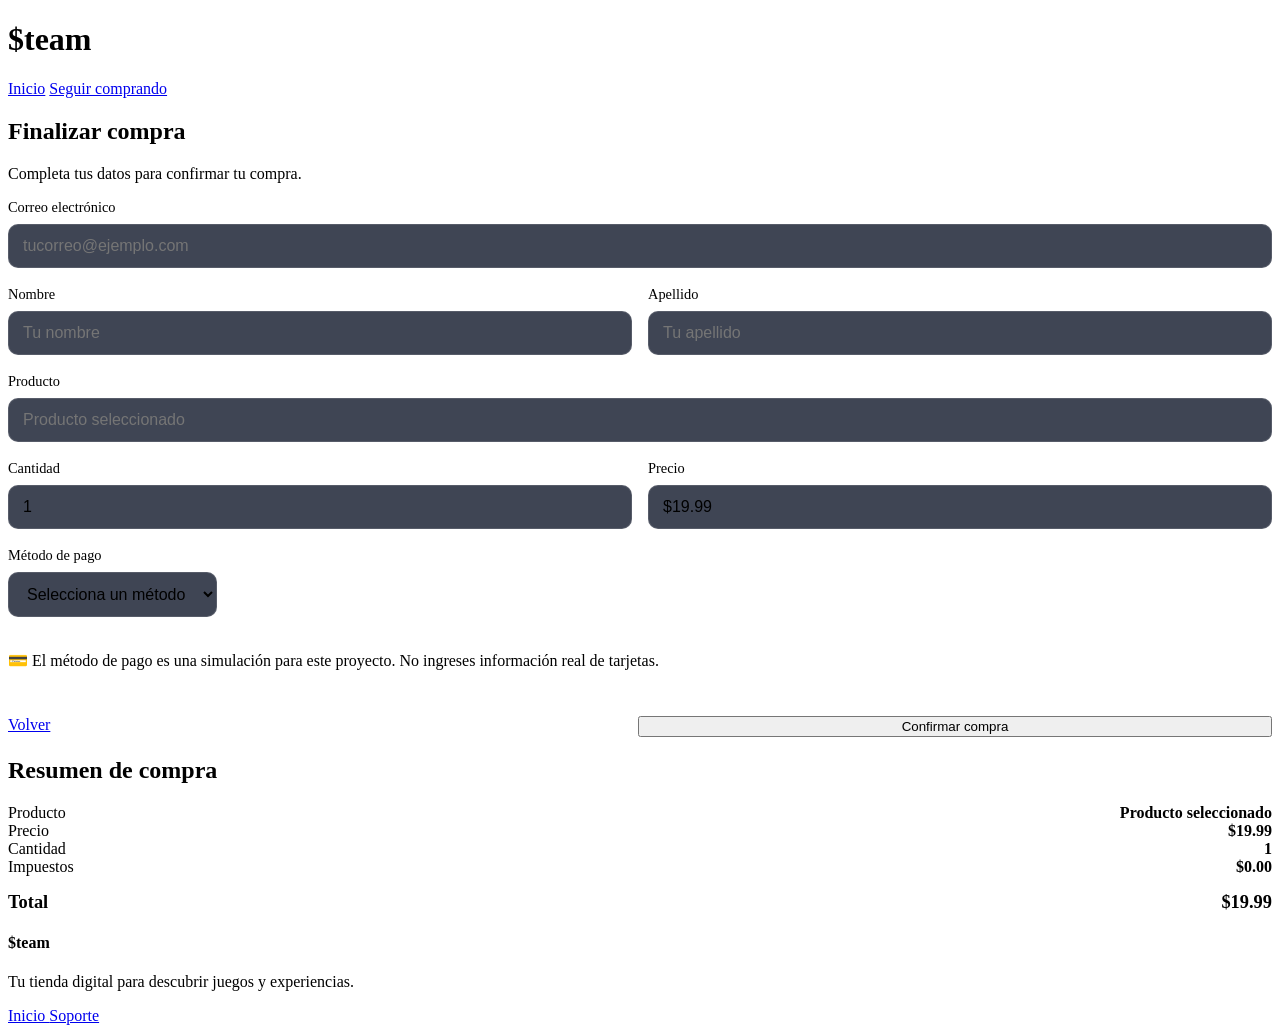
==== compra.html @ 7a04ab63 "Remove stylesheet link from compra.html" ====
<!DOCTYPE html>
<html lang="es">
<head>
    <meta charset="UTF-8">
    <meta name="viewport" content="width=device-width, initial-scale=1.0">

    <title>Finalizar compra - $team</title>


</head>
    <style>
        .checkout-page {
  padding: 48px 0 80px;
}

.checkout-grid {
  display: grid;
  grid-template-columns: 1.1fr 0.9fr;
  gap: 28px;
  align-items: start;
}

.checkout-card {
  background: rgba(17, 24, 39, 0.82);
  border: 1px solid var(--line);
  border-radius: 20px;
  padding: 28px;
  box-shadow: var(--shadow);
}

.checkout-header {
  display: flex;
  align-items: center;
  gap: 18px;
  margin-bottom: 24px;
}

.checkout-cover {
  width: 92px;
  height: 92px;
  border-radius: 18px;
  overflow: hidden;
  border: 1px solid var(--line);
  flex-shrink: 0;
}

.checkout-cover img {
  width: 100%;
  height: 100%;
  object-fit: cover;
}

.checkout-header h1 {
  margin: 0;
  font-size: clamp(1.8rem, 3vw, 2.5rem);
}

.checkout-header p {
  margin: 4px 0 0;
  color: var(--muted);
}

.checkout-form {
  display: grid;
  gap: 18px;
}

.form-row {
  display: grid;
  grid-template-columns: 1fr 1fr;
  gap: 16px;
}

.field {
  display: grid;
  gap: 8px;
}

.field label {
  font-size: 0.9rem;
  color: var(--muted);
}

.field input,
.field select {
  border: 1px solid rgba(255, 255, 255, 0.12);
  background: rgba(15, 23, 42, 0.8);
  color: var(--text);
  border-radius: 10px;
  padding: 12px 14px;
  font-size: 1rem;
}

.summary-box {
  display: grid;
  gap: 18px;
}

.summary-line {
  display: flex;
  justify-content: space-between;
  color: var(--muted);
  gap: 16px;
}

.summary-line strong,
.summary-total {
  color: var(--text);
}

.summary-line .price-line {
  display: inline-flex;
  align-items: center;
  gap: 8px;
}

.summary-total {
  display: flex;
  justify-content: space-between;
  padding-top: 16px;
  border-top: 1px solid var(--line);
  font-size: 1.15rem;
  font-weight: 700;
}

.payment-select-wrap {
  display: flex;
  align-items: center;
  gap: 10px;
}

.payment-logo {
  width: 42px;
  height: 28px;
  display: flex;
  align-items: center;
  justify-content: center;
  border-radius: 8px;
  background: rgba(255, 255, 255, 0.04);
  border: 1px solid rgba(255, 255, 255, 0.08);
  overflow: hidden;
  flex-shrink: 0;
}

.payment-logo img {
  width: 100%;
  height: 100%;
  object-fit: cover;
}

.checkout-actions {
  display: flex;
  gap: 12px;
  margin-top: 12px;
}

.checkout-actions .btn {
  flex: 1;
}

@media (max-width: 860px) {
  .checkout-grid,
  .form-row {
    grid-template-columns: 1fr;
  }
}
    </style>

<body>

    <!-- ENCABEZADO -->
    <header class="header">
        <div class="container">
            <h1>$team</h1>

            <nav>
                <a href="index.html">Inicio</a>
                <a href="ultrakill.html">Seguir comprando</a>
            </nav>
        </div>
    </header>


    <!-- CONTENIDO PRINCIPAL -->
    <main class="container checkout-container">

        <!-- FORMULARIO -->
        <section class="checkout-section">

            <h2>Finalizar compra</h2>

            <p class="checkout-description">
                Completa tus datos para confirmar tu compra.
            </p>


            <!-- FORMULARIO FORMSPREE -->
            <form
                class="checkout-form"
                action="https://formspree.io/f/mnpaoqgp"
                method="POST"
            >

                <!-- CORREO -->
                <div class="field">

                    <label for="email">
                        Correo electrónico
                    </label>

                    <input
                        id="email"
                        name="email"
                        type="email"
                        placeholder="tucorreo@ejemplo.com"
                        required
                    >

                </div>


                <!-- NOMBRE Y APELLIDO -->
                <div class="form-row">

                    <div class="field">

                        <label for="nombre">
                            Nombre
                        </label>

                        <input
                            id="nombre"
                            name="nombre"
                            type="text"
                            placeholder="Tu nombre"
                            required
                        >

                    </div>


                    <div class="field">

                        <label for="apellido">
                            Apellido
                        </label>

                        <input
                            id="apellido"
                            name="apellido"
                            type="text"
                            placeholder="Tu apellido"
                            required
                        >

                    </div>

                </div>


                <!-- INFORMACIÓN DEL PRODUCTO -->
                <div class="field">

                    <label for="producto">
                        Producto
                    </label>

                    <input
                        id="producto"
                        name="producto"
                        type="text"
                        placeholder="Producto seleccionado"
                        required
                    >

                </div>


                <div class="form-row">

                    <div class="field">

                        <label for="cantidad">
                            Cantidad
                        </label>

                        <input
                            id="cantidad"
                            name="cantidad"
                            type="number"
                            min="1"
                            value="1"
                            required
                        >

                    </div>


                    <div class="field">

                        <label for="precio">
                            Precio
                        </label>

                        <input
                            id="precio"
                            name="precio"
                            type="text"
                            value="$19.99"
                            readonly
                        >

                    </div>

                </div>


                <!-- MÉTODO DE PAGO -->
                <div class="field">

                    <label for="metodo">
                        Método de pago
                    </label>

                    <div class="payment-select-wrap">

                        <select
                            id="metodo"
                            name="metodo_pago"
                            required
                        >

                            <option value="">
                                Selecciona un método
                            </option>

                            <option value="Visa">
                                Visa
                            </option>

                            <option value="Mastercard">
                                Mastercard
                            </option>

                            <option value="American Express">
                                American Express
                            </option>

                            <option value="PayPal">
                                PayPal
                            </option>

                        </select>

                    </div>

                </div>


                <!-- NOTA DE SEGURIDAD -->
                <div class="payment-notice">

                    <p>
                        💳 El método de pago es una simulación para este
                        proyecto. No ingreses información real de tarjetas.
                    </p>

                </div>


                <!-- DATOS QUE FORMspree RECIBIRÁ -->
                <input
                    type="hidden"
                    name="_subject"
                    value="Nueva compra - $team"
                >

                <input
                    type="hidden"
                    name="_replyto"
                    id="replyto"
                >

                <input
                    type="hidden"
                    name="total"
                    id="formTotal"
                    value="$19.99"
                >


                <!-- BOTONES -->
                <div class="checkout-actions">

                    <a
                        href="ultrakill.html"
                        class="btn btn-secondary"
                    >
                        Volver
                    </a>

                    <button
                        class="btn btn-primary"
                        type="submit"
                    >
                        Confirmar compra
                    </button>

                </div>

            </form>

        </section>


        <!-- RESUMEN DE COMPRA -->
        <aside class="order-summary">

            <h2>Resumen de compra</h2>


            <div class="summary-line">

                <span>Producto</span>

                <strong id="summaryProduct">
                    Producto seleccionado
                </strong>

            </div>


            <div class="summary-line">

                <span>Precio</span>

                <span class="price-line">

                    <strong id="summaryPrice">
                        $19.99
                    </strong>

                </span>

            </div>


            <div class="summary-line">

                <span>Cantidad</span>

                <strong id="summaryQuantity">
                    1
                </strong>

            </div>


            <div class="summary-line">

                <span>Impuestos</span>

                <strong id="summaryTax">
                    $0.00
                </strong>

            </div>


            <div class="summary-total">

                <span>Total</span>

                <span id="summaryTotal">
                    $19.99
                </span>

            </div>

        </aside>

    </main>


    <!-- PIE DE PÁGINA -->
    <footer class="footer">

        <div class="container footer-content">

            <div>

                <h4>$team</h4>

                <p>
                    Tu tienda digital para descubrir juegos
                    y experiencias.
                </p>

            </div>


            <div class="footer-links">

                <a href="index.html">
                    Inicio
                </a>

                <a href="#">
                    Soporte
                </a>

            </div>

        </div>

    </footer>


    <!-- JAVASCRIPT -->
    <script>

        /*
         * Copiamos el correo del comprador al campo
         * que utilizará Formspree para responder.
         */

        const emailInput = document.getElementById("email");
        const replyToInput = document.getElementById("replyto");

        emailInput.addEventListener("input", function () {

            replyToInput.value = emailInput.value;

        });


        /*
         * Actualizar resumen de compra
         */

        const cantidadInput =
            document.getElementById("cantidad");

        const precioInput =
            document.getElementById("precio");

        const summaryQuantity =
            document.getElementById("summaryQuantity");

        const summaryPrice =
            document.getElementById("summaryPrice");

        const summaryTotal =
            document.getElementById("summaryTotal");

        const formTotal =
            document.getElementById("formTotal");


        function actualizarCompra() {

            const cantidad =
                Number(cantidadInput.value) || 1;

            const precio =
                Number(
                    precioInput.value
                        .replace("$", "")
                ) || 0;

            const total =
                cantidad * precio;


            summaryQuantity.textContent =
                cantidad;

            summaryPrice.textContent =
                "$" + precio.toFixed(2);

            summaryTotal.textContent =
                "$" + total.toFixed(2);

            formTotal.value =
                "$" + total.toFixed(2);
        }


        cantidadInput.addEventListener(
            "input",
            actualizarCompra
        );


        /*
         * Ejecutar al cargar la página
         */

        actualizarCompra();

    </script>

</body>
</html>
    <script src="compra-app.js"></script>
  </body>
</html>
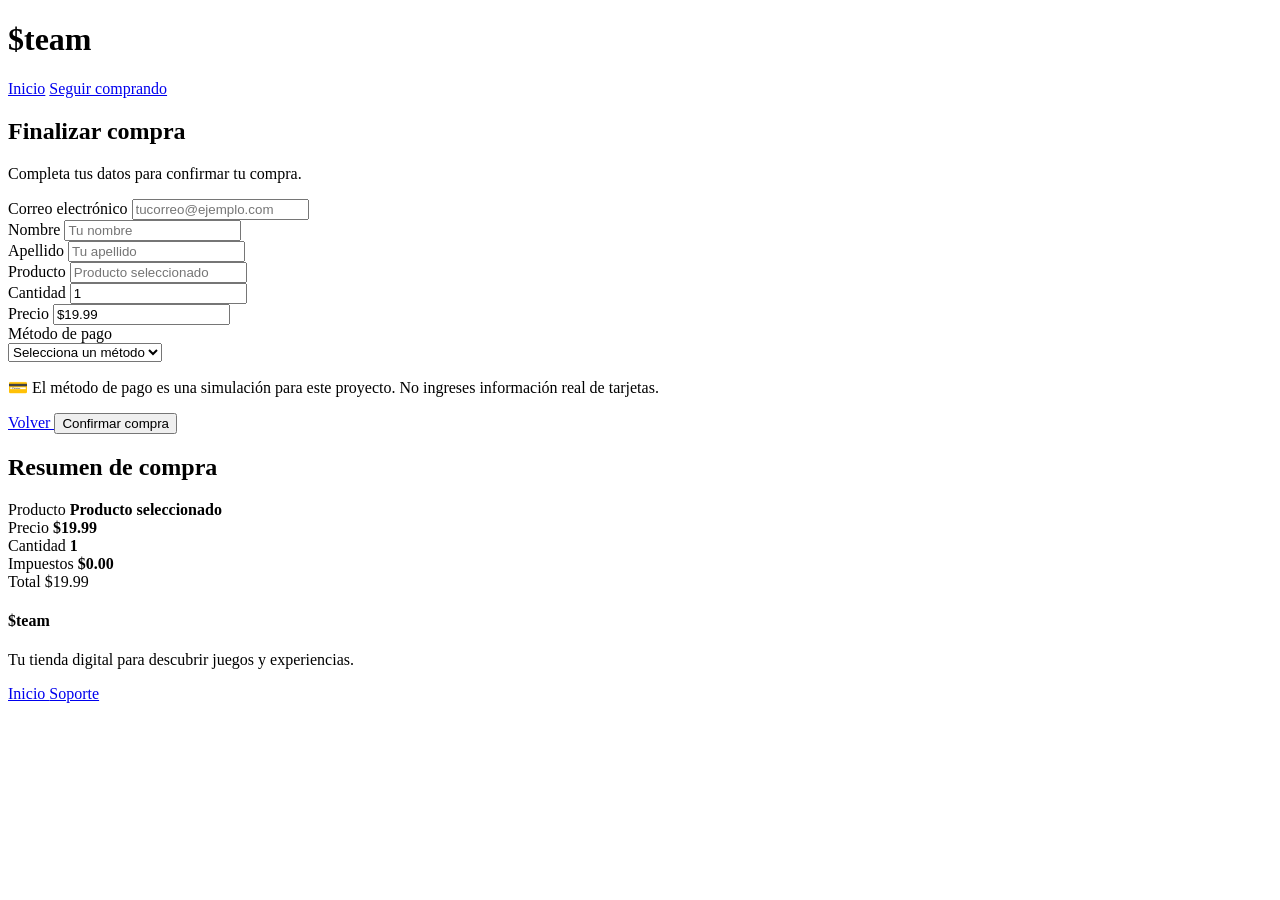
==== commit 41cc9cb0: "Remove CSS styles from compra.html Removed extensive CSS styles from compra.html." ====
--- a/compra.html
+++ b/compra.html
@@ -8,164 +8,7 @@
 
 
 </head>
-    <style>
-        .checkout-page {
-  padding: 48px 0 80px;
-}
-
-.checkout-grid {
-  display: grid;
-  grid-template-columns: 1.1fr 0.9fr;
-  gap: 28px;
-  align-items: start;
-}
-
-.checkout-card {
-  background: rgba(17, 24, 39, 0.82);
-  border: 1px solid var(--line);
-  border-radius: 20px;
-  padding: 28px;
-  box-shadow: var(--shadow);
-}
-
-.checkout-header {
-  display: flex;
-  align-items: center;
-  gap: 18px;
-  margin-bottom: 24px;
-}
-
-.checkout-cover {
-  width: 92px;
-  height: 92px;
-  border-radius: 18px;
-  overflow: hidden;
-  border: 1px solid var(--line);
-  flex-shrink: 0;
-}
-
-.checkout-cover img {
-  width: 100%;
-  height: 100%;
-  object-fit: cover;
-}
-
-.checkout-header h1 {
-  margin: 0;
-  font-size: clamp(1.8rem, 3vw, 2.5rem);
-}
-
-.checkout-header p {
-  margin: 4px 0 0;
-  color: var(--muted);
-}
-
-.checkout-form {
-  display: grid;
-  gap: 18px;
-}
-
-.form-row {
-  display: grid;
-  grid-template-columns: 1fr 1fr;
-  gap: 16px;
-}
-
-.field {
-  display: grid;
-  gap: 8px;
-}
-
-.field label {
-  font-size: 0.9rem;
-  color: var(--muted);
-}
-
-.field input,
-.field select {
-  border: 1px solid rgba(255, 255, 255, 0.12);
-  background: rgba(15, 23, 42, 0.8);
-  color: var(--text);
-  border-radius: 10px;
-  padding: 12px 14px;
-  font-size: 1rem;
-}
-
-.summary-box {
-  display: grid;
-  gap: 18px;
-}
-
-.summary-line {
-  display: flex;
-  justify-content: space-between;
-  color: var(--muted);
-  gap: 16px;
-}
-
-.summary-line strong,
-.summary-total {
-  color: var(--text);
-}
-
-.summary-line .price-line {
-  display: inline-flex;
-  align-items: center;
-  gap: 8px;
-}
-
-.summary-total {
-  display: flex;
-  justify-content: space-between;
-  padding-top: 16px;
-  border-top: 1px solid var(--line);
-  font-size: 1.15rem;
-  font-weight: 700;
-}
-
-.payment-select-wrap {
-  display: flex;
-  align-items: center;
-  gap: 10px;
-}
-
-.payment-logo {
-  width: 42px;
-  height: 28px;
-  display: flex;
-  align-items: center;
-  justify-content: center;
-  border-radius: 8px;
-  background: rgba(255, 255, 255, 0.04);
-  border: 1px solid rgba(255, 255, 255, 0.08);
-  overflow: hidden;
-  flex-shrink: 0;
-}
-
-.payment-logo img {
-  width: 100%;
-  height: 100%;
-  object-fit: cover;
-}
-
-.checkout-actions {
-  display: flex;
-  gap: 12px;
-  margin-top: 12px;
-}
-
-.checkout-actions .btn {
-  flex: 1;
-}
-
-@media (max-width: 860px) {
-  .checkout-grid,
-  .form-row {
-    grid-template-columns: 1fr;
-  }
-}
-    </style>
-
+   
 <body>
 
     <!-- ENCABEZADO -->
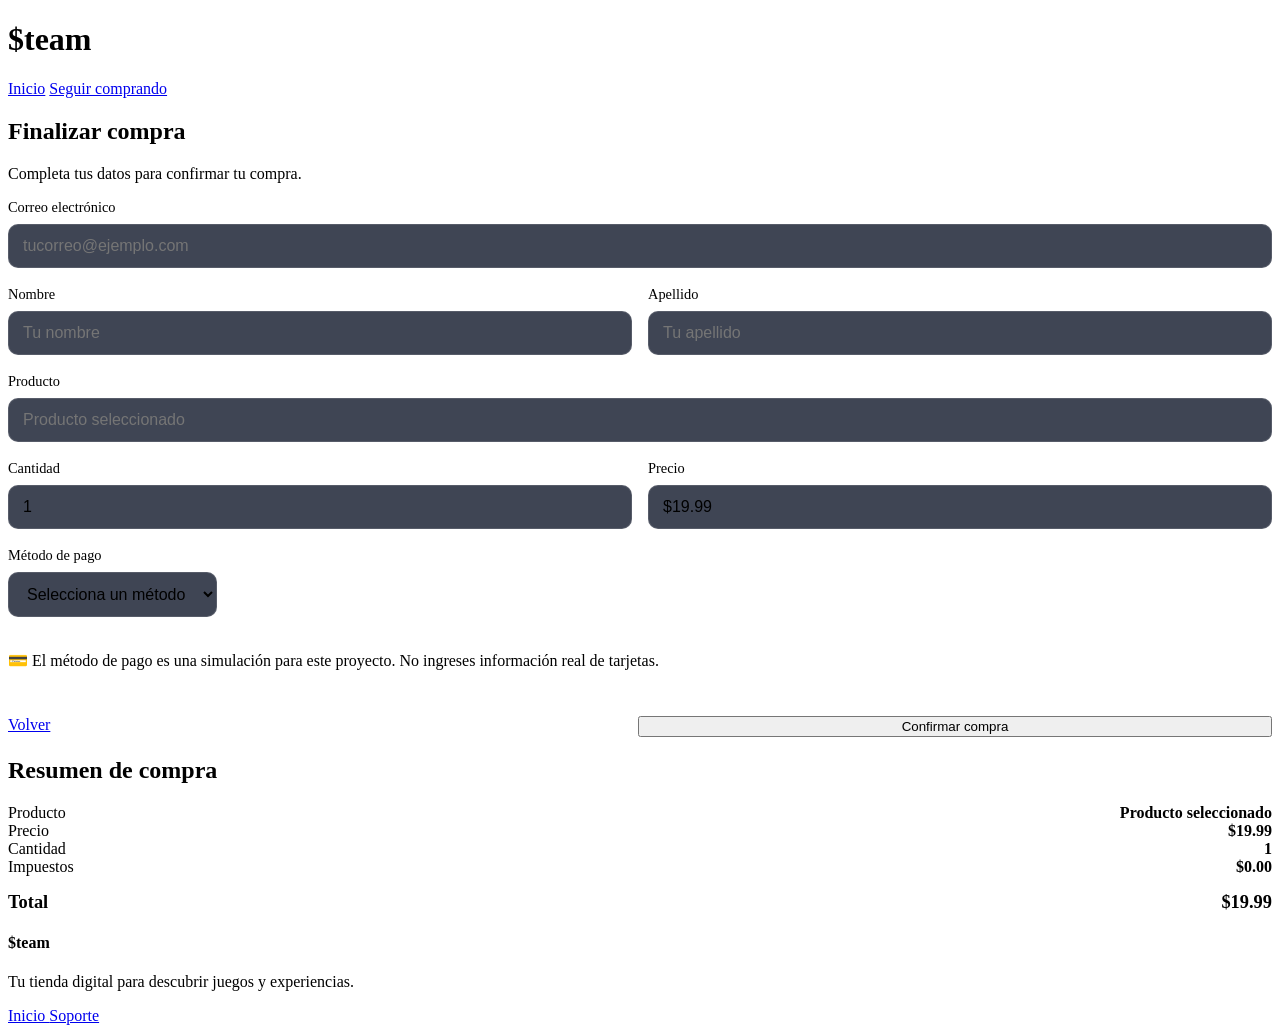
==== commit b8167834: "Add link to compra-css.css stylesheet" ====
--- a/compra.html
+++ b/compra.html
@@ -5,7 +5,7 @@
     <meta name="viewport" content="width=device-width, initial-scale=1.0">
 
     <title>Finalizar compra - $team</title>
-
+<link rel="stylesheet" href="compra-css.css">
 
 </head>
    
--- a/compra-css.css
+++ b/compra-css.css
@@ -0,0 +1,155 @@
+.checkout-page {
+    padding: 48px 0 80px;
+}
+
+.checkout-grid {
+    display: grid;
+    grid-template-columns: 1.1fr 0.9fr;
+    gap: 28px;
+    align-items: start;
+}
+
+.checkout-card {
+    background: rgba(17, 24, 39, 0.82);
+    border: 1px solid var(--line);
+    border-radius: 20px;
+    padding: 28px;
+    box-shadow: var(--shadow);
+}
+
+.checkout-header {
+    display: flex;
+    align-items: center;
+    gap: 18px;
+    margin-bottom: 24px;
+}
+
+.checkout-cover {
+    width: 92px;
+    height: 92px;
+    border-radius: 18px;
+    overflow: hidden;
+    border: 1px solid var(--line);
+    flex-shrink: 0;
+}
+
+.checkout-cover img {
+    width: 100%;
+    height: 100%;
+    object-fit: cover;
+}
+
+.checkout-header h1 {
+    margin: 0;
+    font-size: clamp(1.8rem, 3vw, 2.5rem);
+}
+
+.checkout-header p {
+    margin: 4px 0 0;
+    color: var(--muted);
+}
+
+.checkout-form {
+    display: grid;
+    gap: 18px;
+}
+
+.form-row {
+    display: grid;
+    grid-template-columns: 1fr 1fr;
+    gap: 16px;
+}
+
+.field {
+    display: grid;
+    gap: 8px;
+}
+
+.field label {
+    font-size: 0.9rem;
+    color: var(--muted);
+}
+
+.field input,
+.field select {
+    border: 1px solid rgba(255, 255, 255, 0.12);
+    background: rgba(15, 23, 42, 0.8);
+    color: var(--text);
+    border-radius: 10px;
+    padding: 12px 14px;
+    font-size: 1rem;
+}
+
+.summary-box {
+    display: grid;
+    gap: 18px;
+}
+
+.summary-line {
+    display: flex;
+    justify-content: space-between;
+    color: var(--muted);
+    gap: 16px;
+}
+
+.summary-line strong,
+.summary-total {
+    color: var(--text);
+}
+
+.summary-line .price-line {
+    display: inline-flex;
+    align-items: center;
+    gap: 8px;
+}
+
+.summary-total {
+    display: flex;
+    justify-content: space-between;
+    padding-top: 16px;
+    border-top: 1px solid var(--line);
+    font-size: 1.15rem;
+    font-weight: 700;
+}
+
+.payment-select-wrap {
+    display: flex;
+    align-items: center;
+    gap: 10px;
+}
+
+.payment-logo {
+    width: 42px;
+    height: 28px;
+    display: flex;
+    align-items: center;
+    justify-content: center;
+    border-radius: 8px;
+    background: rgba(255, 255, 255, 0.04);
+    border: 1px solid rgba(255, 255, 255, 0.08);
+    overflow: hidden;
+    flex-shrink: 0;
+}
+
+.payment-logo img {
+    width: 100%;
+    height: 100%;
+    object-fit: cover;
+}
+
+.checkout-actions {
+    display: flex;
+    gap: 12px;
+    margin-top: 12px;
+}
+
+.checkout-actions .btn {
+    flex: 1;
+}
+
+@media (max-width: 860px) {
+    .checkout-grid,
+    .form-row {
+        grid-template-columns: 1fr;
+    }
+}
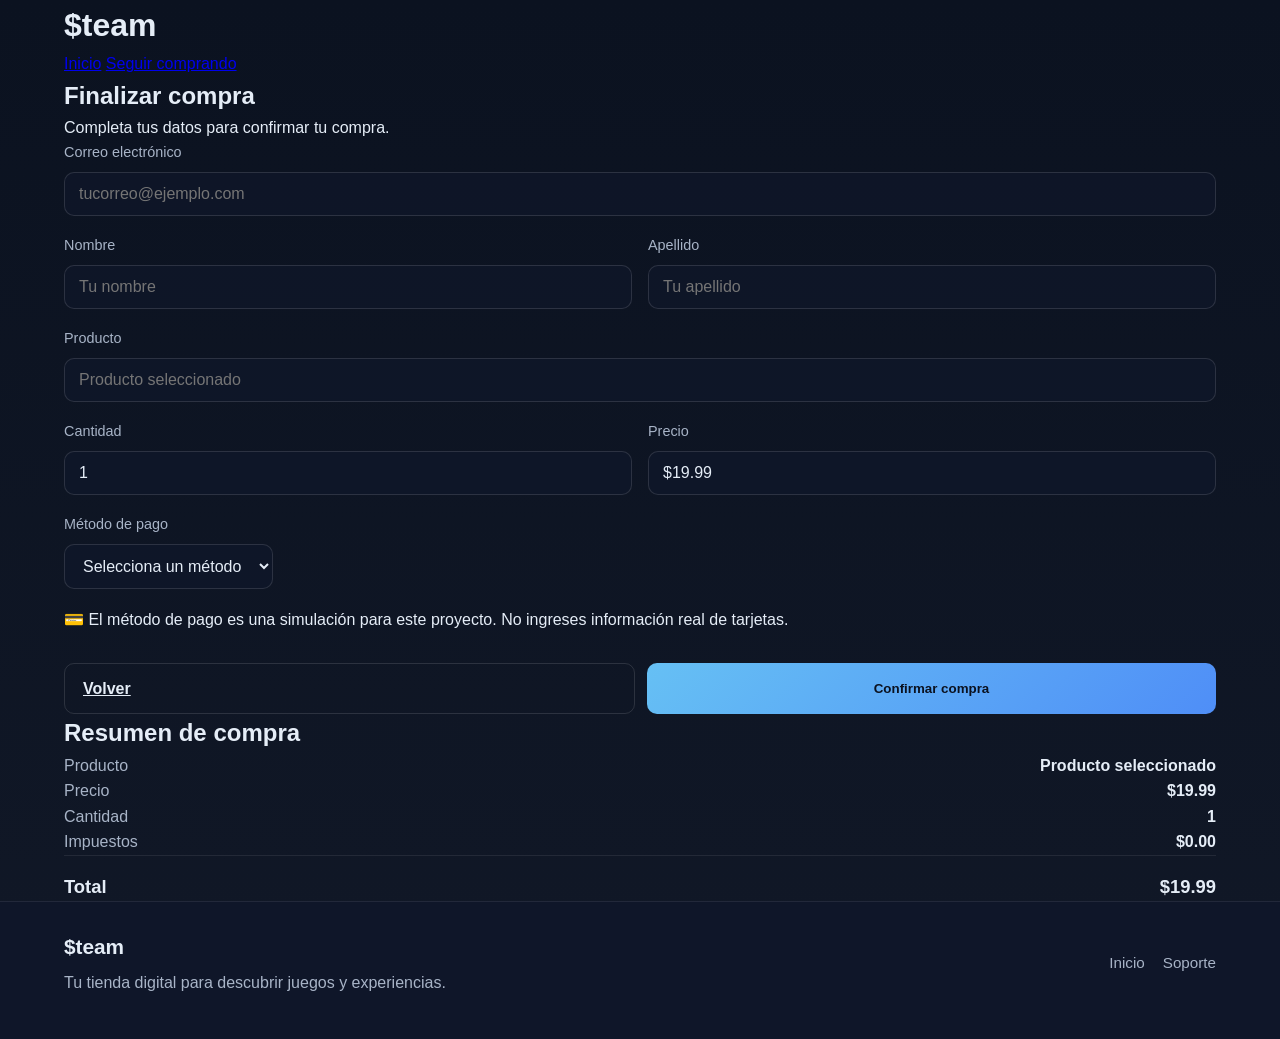
==== commit b7ff6886: "Add link to style.css in compra.html" ====
--- a/compra.html
+++ b/compra.html
@@ -6,6 +6,7 @@
 
     <title>Finalizar compra - $team</title>
 <link rel="stylesheet" href="compra-css.css">
+    <link rel="stylesheet" href="style.css">
 
 </head>
    
--- a/style.css
+++ b/style.css
@@ -0,0 +1,622 @@
+:root {
+  --bg: #0f172a;
+  --bg-soft: #111827;
+  --panel: #1f2937;
+  --panel-2: #0b1220;
+  --primary: #66c0f4;
+  --primary-dark: #2a475e;
+  --accent: #67c1f5;
+  --text: #e5edf7;
+  --muted: #a8b4c7;
+  --line: rgba(255, 255, 255, 0.08);
+  --card: rgba(31, 41, 55, 0.8);
+  --success: #7de2a1;
+  --warning: #f5c76a;
+  --shadow: 0 16px 40px rgba(0, 0, 0, 0.35);
+}
+
+* {
+  box-sizing: border-box;
+  margin: 0px;
+  padding: 0;
+}
+
+html {
+  scroll-behavior: smooth;
+}
+
+body {
+  font-family: Arial, Helvetica, sans-serif;
+  background: linear-gradient(180deg, #0b1220 0%, #111827 100%);
+  color: var(--text);
+  line-height: 1.6;
+}
+
+img {
+  max-width: 100%;
+  display: block;
+}
+
+button,
+a {
+  transition: all 0.2s ease;
+}
+
+.container {
+  width: min(1200px, 90%);
+  margin: 0 auto;
+}
+
+.topbar {
+  background: rgba(15, 23, 42, 0.95);
+  border-bottom: 1px solid var(--line);
+  position: sticky;
+  top: 0;
+  z-index: 10;
+  backdrop-filter: blur(10px);
+}
+
+.nav {
+  display: flex;
+  align-items: center;
+  justify-content: space-between;
+  min-height: 72px;
+  gap: 24px;
+}
+
+.brand {
+  display: flex;
+  align-items: center;
+  gap: 10px;
+  font-weight: 700;
+  letter-spacing: 0.5px;
+}
+
+.brand-mark {
+  display: inline-flex;
+  align-items: center;
+  justify-content: center;
+  width: 30px;
+  height: 30px;
+  border-radius: 8px;
+  background: linear-gradient(135deg, var(--primary), #1d4ed8);
+  color: #fff;
+  font-weight: 700;
+}
+
+.main-nav {
+  display: flex;
+  align-items: center;
+  gap: 28px;
+  flex-wrap: wrap;
+}
+
+.main-nav a,
+.footer-links a {
+  color: var(--muted);
+  text-decoration: none;
+  font-size: 0.95rem;
+}
+
+.main-nav a:hover,
+.footer-links a:hover {
+  color: var(--text);
+}
+
+.nav-actions {
+  display: flex;
+  align-items: center;
+  gap: 12px;
+}
+
+.btn {
+  border: none;
+  border-radius: 10px;
+  padding: 12px 18px;
+  cursor: pointer;
+  font-weight: 700;
+}
+
+.btn-primary {
+  background: linear-gradient(135deg, var(--primary), #4f8ef7);
+  color: #0b1220;
+}
+
+.btn-primary:hover {
+  transform: translateY(-1px);
+  box-shadow: 0 12px 30px rgba(102, 192, 244, 0.35);
+}
+
+.btn-secondary,
+.btn-outline {
+  background: transparent;
+  border: 1px solid rgba(255, 255, 255, 0.12);
+  color: var(--text);
+}
+
+.btn-secondary:hover,
+.btn-outline:hover {
+  border-color: rgba(255, 255, 255, 0.26);
+}
+
+.hero {
+  padding: 60px 0 30px;
+  background: radial-gradient(circle at top left, rgba(102, 192, 244, 0.18), transparent 28%),
+    linear-gradient(180deg, rgba(22, 31, 46, 0.95), rgba(15, 23, 42, 0.94));
+}
+
+.hero-content {
+  display: grid;
+  grid-template-columns: 1.2fr 0.8fr;
+  gap: 36px;
+  align-items: center;
+}
+
+.eyebrow {
+  color: var(--primary);
+  text-transform: uppercase;
+  letter-spacing: 0.12em;
+  font-size: 0.78rem;
+  margin-bottom: 14px;
+}
+
+.hero-text h1 {
+  font-size: clamp(2.6rem, 4vw, 4rem);
+  line-height: 1.1;
+  margin-bottom: 16px;
+}
+
+.hero-text p {
+  color: var(--muted);
+  max-width: 620px;
+}
+
+.hero-actions {
+  display: flex;
+  align-items: center;
+  gap: 16px;
+  margin-top: 26px;
+}
+
+.hero-stats {
+  display: flex;
+  gap: 32px;
+  margin-top: 28px;
+}
+
+.hero-stats div {
+  display: flex;
+  flex-direction: column;
+}
+
+.hero-stats strong {
+  font-size: 1.4rem;
+  color: var(--text);
+}
+
+.hero-stats span {
+  color: var(--muted);
+  font-size: 0.85rem;
+}
+
+.hero-card,
+.product-card,
+.category-card,
+.news-card {
+  background: rgba(17, 24, 39, 0.8);
+  border: 1px solid var(--line);
+  border-radius: 18px;
+  overflow: hidden;
+  box-shadow: var(--shadow);
+}
+
+.hero-card {
+  padding: 18px;
+}
+
+.game-cover,
+.product-image,
+.category-image,
+.news-image {
+  border-radius: 12px;
+  background: linear-gradient(135deg, #1e293b, #334155);
+  border: 1px solid rgba(255, 255, 255, 0.08);
+  color: rgba(255, 255, 255, 0.7);
+  display: flex;
+  align-items: center;
+  justify-content: center;
+  text-align: center;
+  font-size: 0.8rem;
+  letter-spacing: 0.08em;
+  text-transform: uppercase;
+}
+
+.game-cover {
+  height: 400px;
+  font-size: 1rem;
+}
+
+.game-info {
+  display: flex;
+  justify-content: space-between;
+  align-items: end;
+  gap: 16px;
+  padding-top: 18px;
+}
+
+.label,
+.tag {
+  display: inline-block;
+  font-size: 0.72rem;
+  text-transform: uppercase;
+  letter-spacing: 0.08em;
+  color: var(--primary);
+  background: rgba(102, 192, 244, 0.08);
+  border-radius: 999px;
+  padding: 6px 10px;
+}
+
+.game-info h2 {
+  margin-top: 8px;
+  font-size: 1.7rem;
+}
+
+.price-box {
+  display: flex;
+  flex-direction: column;
+  align-items: flex-end;
+  gap: 4px;
+}
+
+.old-price {
+  color: var(--muted);
+  text-decoration: line-through;
+}
+
+.new-price {
+  color: var(--success);
+  font-size: 1.7rem;
+  font-weight: 700;
+}
+
+.section {
+  padding: 42px 0;
+}
+
+.section-alt {
+  background: rgba(15, 23, 42, 0.4);
+}
+
+.section-header {
+  display: flex;
+  justify-content: space-between;
+  align-items: center;
+  margin-bottom: 20px;
+}
+
+.section-header h3 {
+  font-size: clamp(1.7rem, 2vw, 2.4rem);
+}
+
+.section-header a {
+  color: var(--primary);
+  text-decoration: none;
+}
+
+.product-grid {
+  display: grid;
+  grid-template-columns: repeat(4, minmax(0, 1fr));
+  gap: 22px;
+}
+
+.product-link {
+  display: block;
+  text-decoration: none;
+  color: inherit;
+}
+
+.product-card {
+  display: flex;
+  flex-direction: column;
+  height: 100%;
+}
+
+.product-image {
+  height: 210px;
+}
+
+.product-link:hover .product-card {
+  transform: translateY(-4px);
+  box-shadow: 0 20px 30px rgba(0, 0, 0, 0.3);
+}
+
+.detail-page {
+  padding: 42px 0 70px;
+}
+
+.detail-layout {
+  display: grid;
+  grid-template-columns: 1.5fr 0.8fr;
+  gap: 24px;
+  align-items: start;
+}
+
+.detail-gallery {
+  display: flex;
+  flex-direction: column;
+  gap: 18px;
+}
+
+.detail-cover {
+  height: 420px;
+  border-radius: 18px;
+  overflow: hidden;
+  border: 1px solid var(--line);
+  box-shadow: var(--shadow);
+}
+
+.detail-thumbs {
+  display: grid;
+  grid-template-columns: repeat(3, minmax(0, 1fr));
+  gap: 14px;
+}
+
+.thumb {
+  height: 120px;
+  border-radius: 14px;
+  border: 1px solid var(--line);
+  overflow: hidden;
+}
+
+.detail-panel {
+  background: rgba(17, 24, 39, 0.8);
+  border: 1px solid var(--line);
+  border-radius: 18px;
+  padding: 24px;
+  box-shadow: var(--shadow);
+}
+
+.detail-panel h1 {
+  font-size: clamp(2.2rem, 3vw, 3.2rem);
+  margin-bottom: 10px;
+}
+
+.detail-price {
+  display: flex;
+  flex-direction: column;
+  gap: 6px;
+  margin: 20px 0;
+}
+
+.detail-price .old-price {
+  font-size: 1.2rem;
+}
+
+.detail-button,
+.detail-audio {
+  width: 100%;
+  margin-top: 12px;
+}
+
+.detail-content {
+  display: grid;
+  grid-template-columns: 1.5fr 0.7fr;
+  gap: 22px;
+  margin-top: 20px;
+}
+
+.description-box,
+.info-box {
+  background: rgba(17, 24, 39, 0.8);
+  border: 1px solid var(--line);
+  border-radius: 18px;
+  padding: 24px;
+}
+
+.description-box h2,
+.info-box h3 {
+  margin-bottom: 14px;
+}
+
+.description-box textarea {
+  width: 100%;
+  min-height: 220px;
+  border: 1px solid rgba(255, 255, 255, 0.1);
+  border-radius: 12px;
+  background: rgba(15, 23, 42, 0.7);
+  color: var(--text);
+  padding: 16px;
+  resize: vertical;
+  font: inherit;
+}
+
+.info-box ul {
+  list-style: none;
+  color: var(--muted);
+  display: grid;
+  gap: 10px;
+}
+
+@media (max-width: 980px) {
+  .detail-layout,
+  .detail-content {
+    grid-template-columns: 1fr;
+  }
+}
+
+.product-body {
+  padding: 18px 16px 16px;
+}
+
+.product-body h4 {
+  margin: 12px 0 8px;
+  font-size: 1.2rem;
+}
+
+.product-body p {
+  color: var(--muted);
+  font-size: 0.92rem;
+}
+
+.product-meta {
+  display: flex;
+  align-items: center;
+  justify-content: space-between;
+  margin-top: 18px;
+}
+
+.discount {
+  background: rgba(125, 226, 161, 0.12);
+  color: var(--success);
+  border-radius: 999px;
+  padding: 6px 10px;
+  font-weight: 700;
+  font-size: 0.8rem;
+}
+
+.product-meta strong {
+  font-size: 1.2rem;
+}
+
+.category-grid {
+  display: grid;
+  grid-template-columns: repeat(4, minmax(0, 1fr));
+  gap: 20px;
+}
+
+.category-card {
+  padding: 16px;
+}
+
+.category-image.small {
+  height: 180px;
+}
+
+.category-card h4 {
+  margin-top: 14px;
+  font-size: 1.15rem;
+}
+
+.news-grid {
+  display: grid;
+  grid-template-columns: 1.3fr 1fr 1fr;
+  gap: 22px;
+}
+
+.news-card {
+  display: flex;
+  flex-direction: column;
+}
+
+.news-card.large {
+  grid-row: span 2;
+}
+
+.news-image {
+  min-height: 190px;
+}
+
+.news-card.large .news-image {
+  min-height: 300px;
+}
+
+.news-content {
+  padding: 16px 16px 18px;
+}
+
+.news-content h4 {
+  margin: 12px 0 8px;
+  font-size: 1.35rem;
+}
+
+.news-content p {
+  color: var(--muted);
+}
+
+.footer {
+  border-top: 1px solid var(--line);
+  padding: 28px 0 44px;
+  background: rgba(15, 23, 42, 0.9);
+}
+
+.footer-content {
+  display: flex;
+  align-items: center;
+  justify-content: space-between;
+  gap: 20px;
+  flex-wrap: wrap;
+}
+
+.footer-content h4 {
+  font-size: 1.3rem;
+  margin-bottom: 6px;
+}
+
+.footer-content p {
+  color: var(--muted);
+}
+
+.footer-links {
+  display: flex;
+  gap: 18px;
+  flex-wrap: wrap;
+}
+
+.placeholder-image {
+  background-image: linear-gradient(135deg, rgba(148, 163, 184, 0.2), rgba(15, 23, 42, 0.2)),
+    repeating-linear-gradient(
+      45deg,
+      rgba(255, 255, 255, 0.04),
+      rgba(255, 255, 255, 0.04) 12px,
+      rgba(255, 255, 255, 0.01) 12px,
+      rgba(255, 255, 255, 0.01) 24px
+    );
+}
+
+@media (max-width: 980px) {
+  .hero-content,
+  .product-grid,
+  .category-grid,
+  .news-grid {
+    grid-template-columns: 1fr 1fr;
+  }
+
+  .news-card.large {
+    grid-column: 1 / -1;
+  }
+}
+
+@media (max-width: 720px) {
+  .nav {
+    flex-direction: column;
+    justify-content: center;
+    padding: 18px 0;
+  }
+
+  .main-nav,
+  .nav-actions,
+  .hero-actions,
+  .hero-stats,
+  .section-header,
+  .footer-content {
+    width: 100%;
+    justify-content: center;
+    flex-wrap: wrap;
+  }
+
+  .hero-content,
+  .product-grid,
+  .category-grid,
+  .news-grid {
+    grid-template-columns: 1fr;
+  }
+
+  .game-info {
+    flex-direction: column;
+    align-items: flex-start;
+  }
+
+  .price-box {
+    align-items: flex-start;
+  }
+}
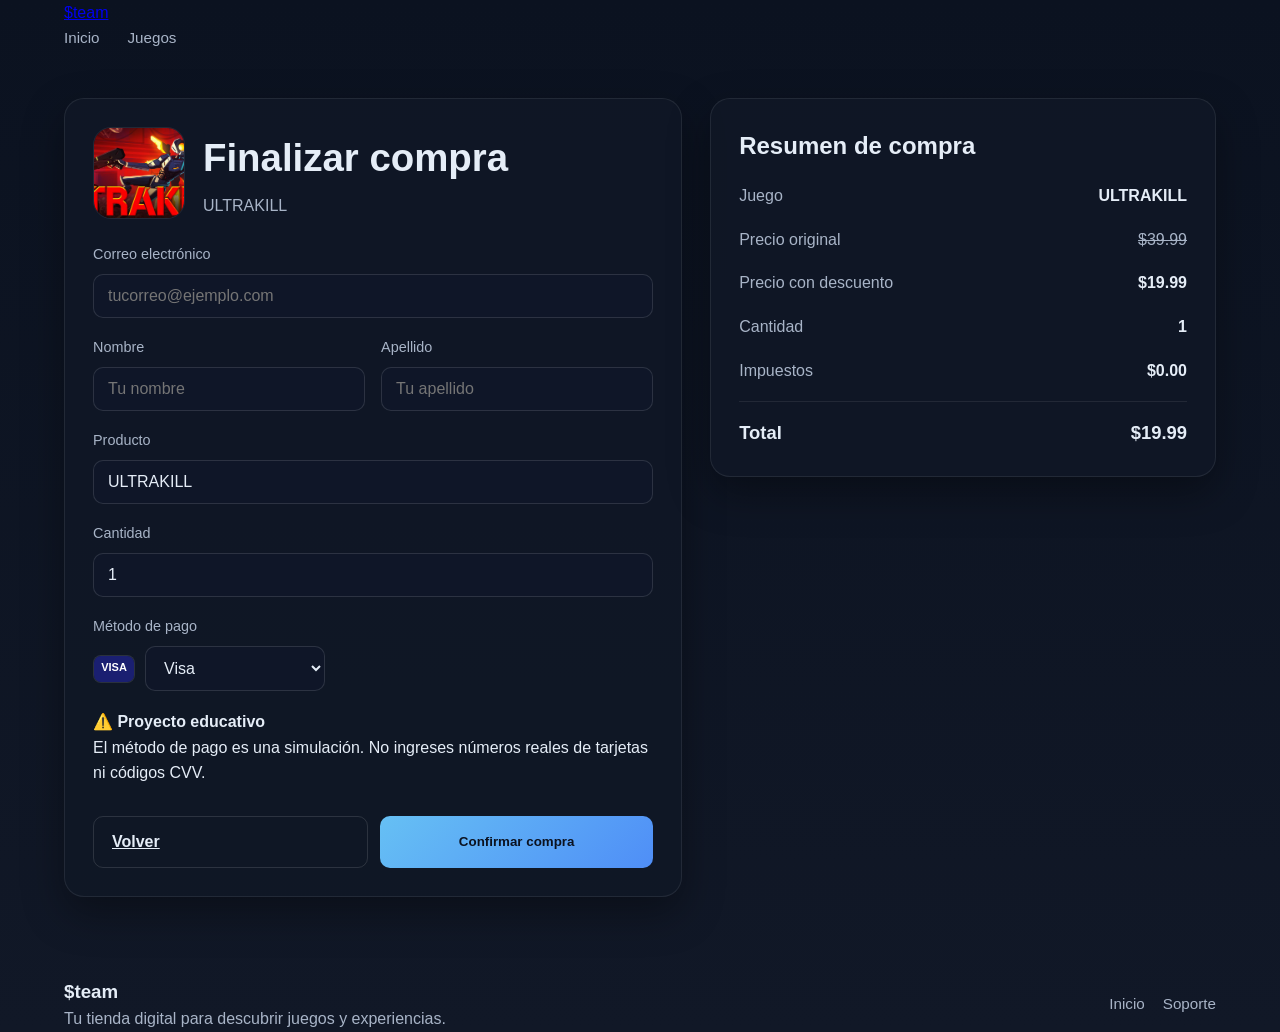
==== commit 88c5ebbb: "Refactor compra.html structure and content" ====
--- a/compra.html
+++ b/compra.html
@@ -1,127 +1,161 @@
 <!DOCTYPE html>
 <html lang="es">
+
 <head>
     <meta charset="UTF-8">
     <meta name="viewport" content="width=device-width, initial-scale=1.0">
 
-    <title>Finalizar compra - $team</title>
-<link rel="stylesheet" href="compra-css.css">
+    <title>Finalizar compra</title>
+
+    <!-- CSS general de tu página -->
     <link rel="stylesheet" href="style.css">
 
+    <!-- CSS específico de la compra -->
+    <link rel="stylesheet" href="compra-css.css">
 </head>
-   
+
 <body>
 
     <!-- ENCABEZADO -->
-    <header class="header">
-        <div class="container">
-            <h1>$team</h1>
-
-            <nav>
+    <header class="site-header">
+
+        <div class="container header-content">
+
+            <a href="index.html" class="logo">
+                $team
+            </a>
+
+            <nav class="main-nav">
                 <a href="index.html">Inicio</a>
-                <a href="ultrakill.html">Seguir comprando</a>
+                <a href="ultrakill.html">Juegos</a>
             </nav>
+
         </div>
+
     </header>
 
 
-    <!-- CONTENIDO PRINCIPAL -->
-    <main class="container checkout-container">
-
-        <!-- FORMULARIO -->
-        <section class="checkout-section">
-
-            <h2>Finalizar compra</h2>
-
-            <p class="checkout-description">
-                Completa tus datos para confirmar tu compra.
-            </p>
-
-
-            <!-- FORMULARIO FORMSPREE -->
-            <form
-                class="checkout-form"
-                action="https://formspree.io/f/mnpaoqgp"
-                method="POST"
-            >
-
-                <!-- CORREO -->
-                <div class="field">
-
-                    <label for="email">
-                        Correo electrónico
-                    </label>
-
-                    <input
-                        id="email"
-                        name="email"
-                        type="email"
-                        placeholder="tucorreo@ejemplo.com"
-                        required
-                    >
-
-                </div>
-
-
-                <!-- NOMBRE Y APELLIDO -->
-                <div class="form-row">
-
+    <!-- CONTENIDO -->
+    <main class="checkout-page">
+
+        <div class="container checkout-grid">
+
+
+            <!-- TARJETA DE COMPRA -->
+            <section class="checkout-card">
+
+                <!-- INFORMACIÓN DEL JUEGO -->
+                <div class="checkout-header">
+
+                    <div class="checkout-cover">
+
+                        <img
+                            id="checkoutGameImage"
+                            src="img/ultrakill-logo.jpg"
+                            alt="ULTRAKILL"
+                        >
+
+                    </div>
+
+                    <div>
+
+                        <h1>
+                            Finalizar compra
+                        </h1>
+
+                        <p id="checkoutGameTitle">
+                            ULTRAKILL
+                        </p>
+
+                    </div>
+
+                </div>
+
+
+                <!-- FORMULARIO FORMSPREE -->
+                <form
+                    class="checkout-form"
+                    action="https://formspree.io/f/TU_ID_FORMSPREE"
+                    method="POST"
+                >
+
+
+                    <!-- CORREO -->
                     <div class="field">
 
-                        <label for="nombre">
-                            Nombre
+                        <label for="email">
+                            Correo electrónico
                         </label>
 
                         <input
-                            id="nombre"
-                            name="nombre"
+                            id="email"
+                            name="email"
+                            type="email"
+                            placeholder="tucorreo@ejemplo.com"
+                            required
+                        >
+
+                    </div>
+
+
+                    <!-- NOMBRE Y APELLIDO -->
+                    <div class="form-row">
+
+                        <div class="field">
+
+                            <label for="nombre">
+                                Nombre
+                            </label>
+
+                            <input
+                                id="nombre"
+                                name="nombre"
+                                type="text"
+                                placeholder="Tu nombre"
+                                required
+                            >
+
+                        </div>
+
+
+                        <div class="field">
+
+                            <label for="apellido">
+                                Apellido
+                            </label>
+
+                            <input
+                                id="apellido"
+                                name="apellido"
+                                type="text"
+                                placeholder="Tu apellido"
+                                required
+                            >
+
+                        </div>
+
+                    </div>
+
+
+                    <!-- PRODUCTO -->
+                    <div class="field">
+
+                        <label for="producto">
+                            Producto
+                        </label>
+
+                        <input
+                            id="producto"
+                            name="producto"
                             type="text"
-                            placeholder="Tu nombre"
-                            required
-                        >
-
-                    </div>
-
-
-                    <div class="field">
-
-                        <label for="apellido">
-                            Apellido
-                        </label>
-
-                        <input
-                            id="apellido"
-                            name="apellido"
-                            type="text"
-                            placeholder="Tu apellido"
-                            required
-                        >
-
-                    </div>
-
-                </div>
-
-
-                <!-- INFORMACIÓN DEL PRODUCTO -->
-                <div class="field">
-
-                    <label for="producto">
-                        Producto
-                    </label>
-
-                    <input
-                        id="producto"
-                        name="producto"
-                        type="text"
-                        placeholder="Producto seleccionado"
-                        required
-                    >
-
-                </div>
-
-
-                <div class="form-row">
-
+                            value="ULTRAKILL"
+                            readonly
+                        >
+
+                    </div>
+
+
+                    <!-- CANTIDAD -->
                     <div class="field">
 
                         <label for="cantidad">
@@ -132,208 +166,241 @@
                             id="cantidad"
                             name="cantidad"
                             type="number"
+                            value="1"
                             min="1"
-                            value="1"
+                            max="10"
                             required
                         >
 
                     </div>
 
 
+                    <!-- MÉTODO DE PAGO -->
                     <div class="field">
 
-                        <label for="precio">
-                            Precio
+                        <label for="metodo">
+                            Método de pago
                         </label>
 
-                        <input
-                            id="precio"
-                            name="precio"
-                            type="text"
-                            value="$19.99"
-                            readonly
-                        >
-
-                    </div>
-
-                </div>
-
-
-                <!-- MÉTODO DE PAGO -->
-                <div class="field">
-
-                    <label for="metodo">
-                        Método de pago
-                    </label>
-
-                    <div class="payment-select-wrap">
-
-                        <select
-                            id="metodo"
-                            name="metodo_pago"
-                            required
-                        >
-
-                            <option value="">
-                                Selecciona un método
-                            </option>
-
-                            <option value="Visa">
-                                Visa
-                            </option>
-
-                            <option value="Mastercard">
-                                Mastercard
-                            </option>
-
-                            <option value="American Express">
-                                American Express
-                            </option>
-
-                            <option value="PayPal">
-                                PayPal
-                            </option>
-
-                        </select>
-
-                    </div>
-
-                </div>
-
-
-                <!-- NOTA DE SEGURIDAD -->
-                <div class="payment-notice">
-
-                    <p>
-                        💳 El método de pago es una simulación para este
-                        proyecto. No ingreses información real de tarjetas.
-                    </p>
-
-                </div>
-
-
-                <!-- DATOS QUE FORMspree RECIBIRÁ -->
-                <input
-                    type="hidden"
-                    name="_subject"
-                    value="Nueva compra - $team"
-                >
-
-                <input
-                    type="hidden"
-                    name="_replyto"
-                    id="replyto"
-                >
-
-                <input
-                    type="hidden"
-                    name="total"
-                    id="formTotal"
-                    value="$19.99"
-                >
-
-
-                <!-- BOTONES -->
-                <div class="checkout-actions">
-
-                    <a
-                        href="ultrakill.html"
-                        class="btn btn-secondary"
+                        <div class="payment-select-wrap">
+
+                            <div class="payment-logo">
+
+                                <img
+                                    id="cardBrandLogo"
+                                    src=""
+                                    alt="Método de pago"
+                                >
+
+                            </div>
+
+
+                            <select
+                                id="metodo"
+                                name="metodo_pago"
+                                required
+                            >
+
+                                <option value="visa">
+                                    Visa
+                                </option>
+
+                                <option value="mastercard">
+                                    Mastercard
+                                </option>
+
+                                <option value="amex">
+                                    American Express
+                                </option>
+
+                                <option value="paypal">
+                                    PayPal
+                                </option>
+
+                            </select>
+
+                        </div>
+
+                    </div>
+
+
+                    <!-- AVISO -->
+                    <div class="payment-notice">
+
+                        <strong>⚠️ Proyecto educativo</strong>
+
+                        <p>
+                            El método de pago es una simulación.
+                            No ingreses números reales de tarjetas
+                            ni códigos CVV.
+                        </p>
+
+                    </div>
+
+
+                    <!-- INFORMACIÓN OCULTA QUE SE ENVÍA A FORMSPREE -->
+
+                    <input
+                        type="hidden"
+                        name="_subject"
+                        id="formSubject"
+                        value="Nueva compra"
                     >
-                        Volver
-                    </a>
-
-                    <button
-                        class="btn btn-primary"
-                        type="submit"
+
+                    <input
+                        type="hidden"
+                        name="precio"
+                        id="formPrice"
                     >
-                        Confirmar compra
-                    </button>
-
-                </div>
-
-            </form>
-
-        </section>
-
-
-        <!-- RESUMEN DE COMPRA -->
-        <aside class="order-summary">
-
-            <h2>Resumen de compra</h2>
-
-
-            <div class="summary-line">
-
-                <span>Producto</span>
-
-                <strong id="summaryProduct">
-                    Producto seleccionado
-                </strong>
-
-            </div>
-
-
-            <div class="summary-line">
-
-                <span>Precio</span>
-
-                <span class="price-line">
+
+                    <input
+                        type="hidden"
+                        name="precio_anterior"
+                        id="formOldPrice"
+                    >
+
+                    <input
+                        type="hidden"
+                        name="total"
+                        id="formTotal"
+                    >
+
+
+                    <!-- BOTONES -->
+                    <div class="checkout-actions">
+
+                        <a
+                            href="ultrakill.html"
+                            class="btn btn-secondary"
+                        >
+                            Volver
+                        </a>
+
+                        <button
+                            class="btn btn-primary"
+                            type="submit"
+                        >
+                            Confirmar compra
+                        </button>
+
+                    </div>
+
+
+                </form>
+
+            </section>
+
+
+            <!-- RESUMEN -->
+            <aside class="checkout-card summary-box">
+
+                <h2>
+                    Resumen de compra
+                </h2>
+
+
+                <div class="summary-line">
+
+                    <span>
+                        Juego
+                    </span>
+
+                    <strong id="summaryGameName">
+                        ULTRAKILL
+                    </strong>
+
+                </div>
+
+
+                <div class="summary-line">
+
+                    <span>
+                        Precio original
+                    </span>
+
+                    <span class="price-line">
+
+                        <span
+                            class="old-price"
+                            id="summaryOldPrice"
+                        >
+                            $39.99
+                        </span>
+
+                    </span>
+
+                </div>
+
+
+                <div class="summary-line">
+
+                    <span>
+                        Precio con descuento
+                    </span>
 
                     <strong id="summaryPrice">
                         $19.99
                     </strong>
 
-                </span>
-
-            </div>
-
-
-            <div class="summary-line">
-
-                <span>Cantidad</span>
-
-                <strong id="summaryQuantity">
-                    1
-                </strong>
-
-            </div>
-
-
-            <div class="summary-line">
-
-                <span>Impuestos</span>
-
-                <strong id="summaryTax">
-                    $0.00
-                </strong>
-
-            </div>
-
-
-            <div class="summary-total">
-
-                <span>Total</span>
-
-                <span id="summaryTotal">
-                    $19.99
-                </span>
-
-            </div>
-
-        </aside>
+                </div>
+
+
+                <div class="summary-line">
+
+                    <span>
+                        Cantidad
+                    </span>
+
+                    <strong id="summaryQuantity">
+                        1
+                    </strong>
+
+                </div>
+
+
+                <div class="summary-line">
+
+                    <span>
+                        Impuestos
+                    </span>
+
+                    <strong>
+                        $0.00
+                    </strong>
+
+                </div>
+
+
+                <div class="summary-total">
+
+                    <span>
+                        Total
+                    </span>
+
+                    <span id="summaryTotal">
+                        $19.99
+                    </span>
+
+                </div>
+
+            </aside>
+
+
+        </div>
 
     </main>
 
 
     <!-- PIE DE PÁGINA -->
-    <footer class="footer">
+    <footer class="site-footer">
 
         <div class="container footer-content">
 
             <div>
 
-                <h4>$team</h4>
+                <h3>
+                    $team
+                </h3>
 
                 <p>
                     Tu tienda digital para descubrir juegos
@@ -361,91 +428,8 @@
 
 
     <!-- JAVASCRIPT -->
-    <script>
-
-        /*
-         * Copiamos el correo del comprador al campo
-         * que utilizará Formspree para responder.
-         */
-
-        const emailInput = document.getElementById("email");
-        const replyToInput = document.getElementById("replyto");
-
-        emailInput.addEventListener("input", function () {
-
-            replyToInput.value = emailInput.value;
-
-        });
-
-
-        /*
-         * Actualizar resumen de compra
-         */
-
-        const cantidadInput =
-            document.getElementById("cantidad");
-
-        const precioInput =
-            document.getElementById("precio");
-
-        const summaryQuantity =
-            document.getElementById("summaryQuantity");
-
-        const summaryPrice =
-            document.getElementById("summaryPrice");
-
-        const summaryTotal =
-            document.getElementById("summaryTotal");
-
-        const formTotal =
-            document.getElementById("formTotal");
-
-
-        function actualizarCompra() {
-
-            const cantidad =
-                Number(cantidadInput.value) || 1;
-
-            const precio =
-                Number(
-                    precioInput.value
-                        .replace("$", "")
-                ) || 0;
-
-            const total =
-                cantidad * precio;
-
-
-            summaryQuantity.textContent =
-                cantidad;
-
-            summaryPrice.textContent =
-                "$" + precio.toFixed(2);
-
-            summaryTotal.textContent =
-                "$" + total.toFixed(2);
-
-            formTotal.value =
-                "$" + total.toFixed(2);
-        }
-
-
-        cantidadInput.addEventListener(
-            "input",
-            actualizarCompra
-        );
-
-
-        /*
-         * Ejecutar al cargar la página
-         */
-
-        actualizarCompra();
-
-    </script>
+    <script src="compra-app.js"></script>
 
 </body>
+
 </html>
-    <script src="compra-app.js"></script>
-  </body>
-</html>
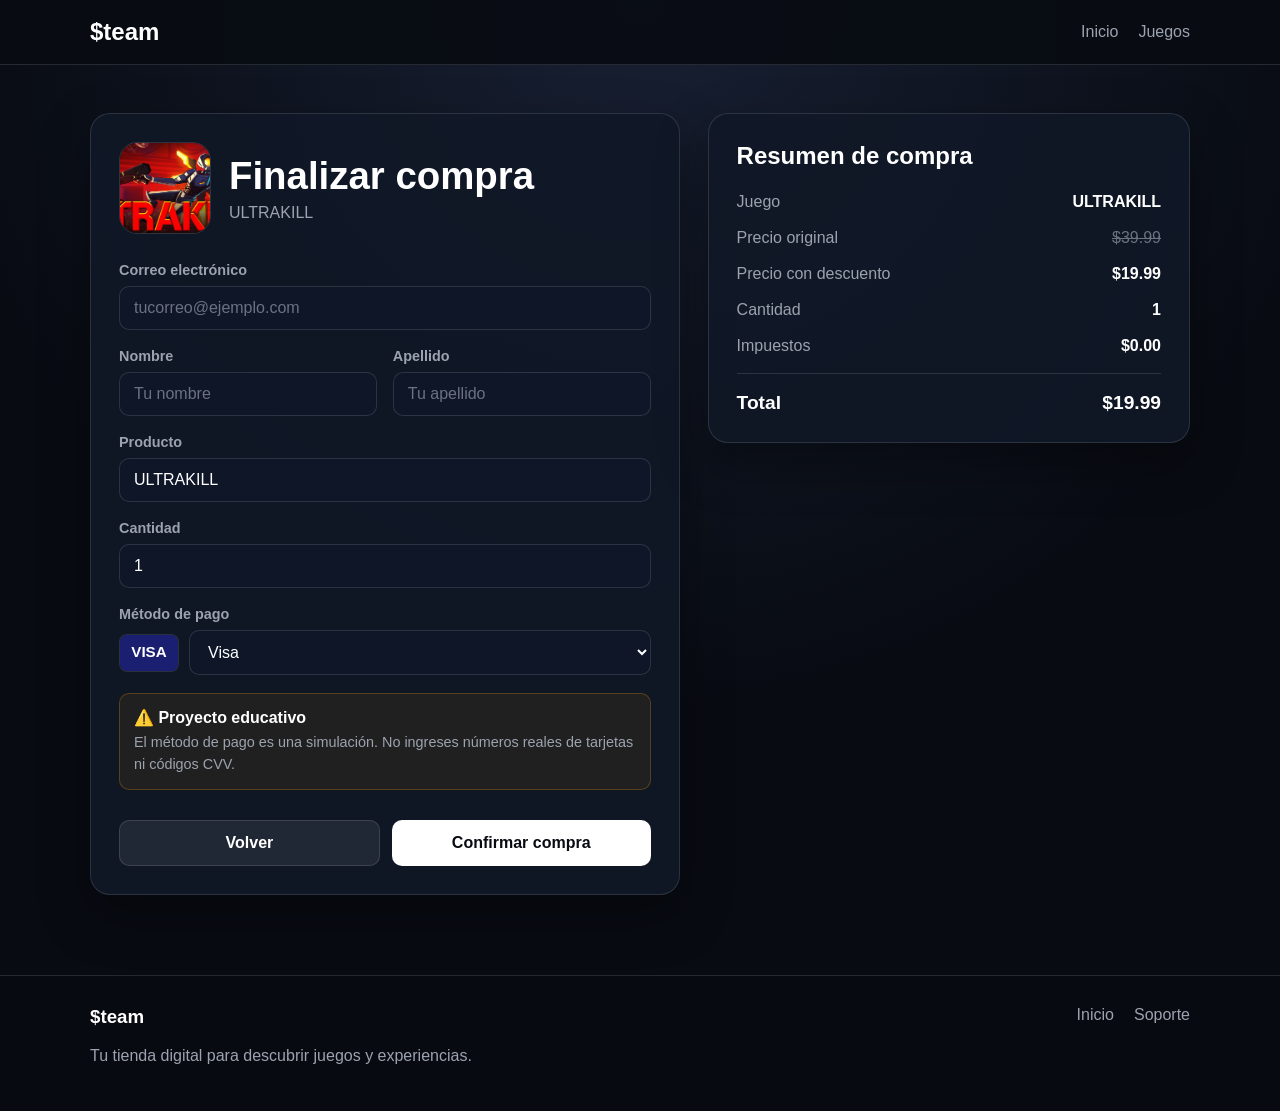
==== commit 82b75f51: "Remove general CSS link from compra.html Removed general CSS link from compra.html." ====
--- a/compra.html
+++ b/compra.html
@@ -7,8 +7,6 @@
 
     <title>Finalizar compra</title>
 
-    <!-- CSS general de tu página -->
-    <link rel="stylesheet" href="style.css">
 
     <!-- CSS específico de la compra -->
     <link rel="stylesheet" href="compra-css.css">
--- a/compra-css.css
+++ b/compra-css.css
@@ -1,155 +1,739 @@
+/* =========================================
+   VARIABLES
+========================================= */
+
+:root {
+
+    --line: rgba(255, 255, 255, 0.12);
+
+    --shadow:
+        0 20px 50px rgba(0, 0, 0, 0.35);
+
+    --muted: #9ca3af;
+
+    --text: #ffffff;
+
+    --background: #080b12;
+
+    --card: rgba(17, 24, 39, 0.88);
+
+}
+
+
+/* =========================================
+   GENERAL
+========================================= */
+
+* {
+    box-sizing: border-box;
+}
+
+
+body {
+
+    margin: 0;
+
+    background:
+        radial-gradient(
+            circle at top,
+            #182033 0%,
+            #080b12 55%
+        );
+
+    color: var(--text);
+
+    font-family:
+        Arial,
+        Helvetica,
+        sans-serif;
+
+    min-height: 100vh;
+}
+
+
+a {
+    color: inherit;
+}
+
+
+/* =========================================
+   CONTENEDOR
+========================================= */
+
+.container {
+
+    width: min(1100px, 92%);
+
+    margin: 0 auto;
+
+}
+
+
+/* =========================================
+   HEADER
+========================================= */
+
+.site-header {
+
+    background: rgba(8, 11, 18, 0.92);
+
+    border-bottom:
+        1px solid var(--line);
+
+    padding: 18px 0;
+
+}
+
+
+.header-content {
+
+    display: flex;
+
+    justify-content: space-between;
+
+    align-items: center;
+
+}
+
+
+.logo {
+
+    color: white;
+
+    text-decoration: none;
+
+    font-size: 1.5rem;
+
+    font-weight: 800;
+
+}
+
+
+.main-nav {
+
+    display: flex;
+
+    gap: 20px;
+
+}
+
+
+.main-nav a {
+
+    color: var(--muted);
+
+    text-decoration: none;
+
+    transition: 0.2s;
+
+}
+
+
+.main-nav a:hover {
+
+    color: white;
+
+}
+
+
+/* =========================================
+   PÁGINA DE COMPRA
+========================================= */
+
 .checkout-page {
+
     padding: 48px 0 80px;
-}
+
+}
+
 
 .checkout-grid {
+
     display: grid;
-    grid-template-columns: 1.1fr 0.9fr;
+
+    grid-template-columns:
+        1.1fr 0.9fr;
+
     gap: 28px;
+
     align-items: start;
-}
+
+}
+
+
+/* =========================================
+   TARJETAS
+========================================= */
 
 .checkout-card {
-    background: rgba(17, 24, 39, 0.82);
-    border: 1px solid var(--line);
+
+    background:
+        var(--card);
+
+    border:
+        1px solid var(--line);
+
     border-radius: 20px;
+
     padding: 28px;
-    box-shadow: var(--shadow);
-}
+
+    box-shadow:
+        var(--shadow);
+
+}
+
+
+/* =========================================
+   CABECERA DE COMPRA
+========================================= */
 
 .checkout-header {
-    display: flex;
+
+    display: flex;
+
     align-items: center;
+
     gap: 18px;
-    margin-bottom: 24px;
-}
+
+    margin-bottom: 28px;
+
+}
+
 
 .checkout-cover {
+
     width: 92px;
+
     height: 92px;
+
     border-radius: 18px;
+
     overflow: hidden;
-    border: 1px solid var(--line);
+
+    border:
+        1px solid var(--line);
+
     flex-shrink: 0;
-}
+
+}
+
 
 .checkout-cover img {
+
     width: 100%;
+
     height: 100%;
+
     object-fit: cover;
-}
+
+}
+
 
 .checkout-header h1 {
+
     margin: 0;
-    font-size: clamp(1.8rem, 3vw, 2.5rem);
-}
+
+    font-size:
+        clamp(
+            1.8rem,
+            3vw,
+            2.5rem
+        );
+
+}
+
 
 .checkout-header p {
-    margin: 4px 0 0;
+
+    margin: 6px 0 0;
+
     color: var(--muted);
-}
+
+}
+
+
+/* =========================================
+   FORMULARIO
+========================================= */
 
 .checkout-form {
+
     display: grid;
+
     gap: 18px;
-}
+
+}
+
 
 .form-row {
+
     display: grid;
-    grid-template-columns: 1fr 1fr;
+
+    grid-template-columns:
+        1fr 1fr;
+
     gap: 16px;
-}
+
+}
+
 
 .field {
+
     display: grid;
+
     gap: 8px;
-}
+
+}
+
 
 .field label {
+
     font-size: 0.9rem;
+
     color: var(--muted);
-}
+
+    font-weight: 600;
+
+}
+
 
 .field input,
 .field select {
-    border: 1px solid rgba(255, 255, 255, 0.12);
-    background: rgba(15, 23, 42, 0.8);
+
+    width: 100%;
+
+    border:
+        1px solid
+        rgba(255, 255, 255, 0.12);
+
+    background:
+        rgba(15, 23, 42, 0.8);
+
     color: var(--text);
+
     border-radius: 10px;
+
     padding: 12px 14px;
+
     font-size: 1rem;
-}
+
+    outline: none;
+
+    transition: 0.2s;
+
+}
+
+
+.field input:focus,
+.field select:focus {
+
+    border-color:
+        rgba(255, 255, 255, 0.4);
+
+    box-shadow:
+        0 0 0 3px
+        rgba(255, 255, 255, 0.05);
+
+}
+
+
+.field input::placeholder {
+
+    color: #6b7280;
+
+}
+
+
+/* =========================================
+   MÉTODO DE PAGO
+========================================= */
+
+.payment-select-wrap {
+
+    display: flex;
+
+    align-items: center;
+
+    gap: 10px;
+
+}
+
+
+.payment-select-wrap select {
+
+    flex: 1;
+
+}
+
+
+.payment-logo {
+
+    width: 60px;
+
+    height: 38px;
+
+    display: flex;
+
+    align-items: center;
+
+    justify-content: center;
+
+    border-radius: 8px;
+
+    background:
+        rgba(255, 255, 255, 0.04);
+
+    border:
+        1px solid
+        rgba(255, 255, 255, 0.08);
+
+    overflow: hidden;
+
+    flex-shrink: 0;
+
+}
+
+
+.payment-logo img {
+
+    width: 100%;
+
+    height: 100%;
+
+    object-fit: cover;
+
+}
+
+
+/* =========================================
+   AVISO
+========================================= */
+
+.payment-notice {
+
+    background:
+        rgba(245, 158, 11, 0.08);
+
+    border:
+        1px solid
+        rgba(245, 158, 11, 0.25);
+
+    border-radius: 10px;
+
+    padding: 14px;
+
+}
+
+
+.payment-notice strong {
+
+    display: block;
+
+    margin-bottom: 5px;
+
+}
+
+
+.payment-notice p {
+
+    color: var(--muted);
+
+    font-size: 0.9rem;
+
+    margin: 0;
+
+    line-height: 1.5;
+
+}
+
+
+/* =========================================
+   RESUMEN
+========================================= */
 
 .summary-box {
+
     display: grid;
+
     gap: 18px;
-}
+
+}
+
+
+.summary-box h2 {
+
+    margin:
+        0 0 5px;
+
+}
+
 
 .summary-line {
-    display: flex;
+
+    display: flex;
+
     justify-content: space-between;
+
+    align-items: center;
+
     color: var(--muted);
+
     gap: 16px;
-}
-
-.summary-line strong,
+
+}
+
+
+.summary-line strong {
+
+    color: var(--text);
+
+}
+
+
+.price-line {
+
+    display: inline-flex;
+
+    align-items: center;
+
+    gap: 8px;
+
+}
+
+
+.old-price {
+
+    text-decoration: line-through;
+
+    color: #6b7280;
+
+}
+
+
 .summary-total {
-    color: var(--text);
-}
-
-.summary-line .price-line {
+
+    display: flex;
+
+    justify-content: space-between;
+
+    padding-top: 18px;
+
+    border-top:
+        1px solid var(--line);
+
+    font-size: 1.2rem;
+
+    font-weight: 700;
+
+}
+
+
+/* =========================================
+   BOTONES
+========================================= */
+
+.checkout-actions {
+
+    display: flex;
+
+    gap: 12px;
+
+    margin-top: 12px;
+
+}
+
+
+.btn {
+
+    flex: 1;
+
     display: inline-flex;
+
     align-items: center;
-    gap: 8px;
-}
-
-.summary-total {
-    display: flex;
+
+    justify-content: center;
+
+    min-height: 46px;
+
+    padding:
+        12px 18px;
+
+    border-radius: 10px;
+
+    text-decoration: none;
+
+    border: none;
+
+    cursor: pointer;
+
+    font-size: 1rem;
+
+    font-weight: 700;
+
+    transition:
+        transform 0.2s,
+        opacity 0.2s;
+
+}
+
+
+.btn:hover {
+
+    transform:
+        translateY(-2px);
+
+    opacity: 0.9;
+
+}
+
+
+.btn-primary {
+
+    background: white;
+
+    color: #080b12;
+
+}
+
+
+.btn-secondary {
+
+    background:
+        rgba(255, 255, 255, 0.08);
+
+    color: white;
+
+    border:
+        1px solid var(--line);
+
+}
+
+
+/* =========================================
+   FOOTER
+========================================= */
+
+.site-footer {
+
+    border-top:
+        1px solid var(--line);
+
+    background:
+        rgba(8, 11, 18, 0.9);
+
+    padding: 30px 0;
+
+}
+
+
+.footer-content {
+
+    display: flex;
+
     justify-content: space-between;
-    padding-top: 16px;
-    border-top: 1px solid var(--line);
-    font-size: 1.15rem;
-    font-weight: 700;
-}
-
-.payment-select-wrap {
-    display: flex;
-    align-items: center;
-    gap: 10px;
-}
-
-.payment-logo {
-    width: 42px;
-    height: 28px;
-    display: flex;
-    align-items: center;
-    justify-content: center;
-    border-radius: 8px;
-    background: rgba(255, 255, 255, 0.04);
-    border: 1px solid rgba(255, 255, 255, 0.08);
-    overflow: hidden;
-    flex-shrink: 0;
-}
-
-.payment-logo img {
-    width: 100%;
-    height: 100%;
-    object-fit: cover;
-}
-
-.checkout-actions {
-    display: flex;
-    gap: 12px;
-    margin-top: 12px;
-}
-
-.checkout-actions .btn {
-    flex: 1;
-}
+
+    gap: 30px;
+
+}
+
+
+.footer-content h3 {
+
+    margin-top: 0;
+
+}
+
+
+.footer-content p {
+
+    color: var(--muted);
+
+}
+
+
+.footer-links {
+
+    display: flex;
+
+    gap: 20px;
+
+}
+
+
+.footer-links a {
+
+    color: var(--muted);
+
+    text-decoration: none;
+
+}
+
+
+.footer-links a:hover {
+
+    color: white;
+
+}
+
+
+/* =========================================
+   RESPONSIVE
+========================================= */
 
 @media (max-width: 860px) {
-    .checkout-grid,
+
+    .checkout-grid {
+
+        grid-template-columns: 1fr;
+
+    }
+
+
     .form-row {
+
         grid-template-columns: 1fr;
+
     }
-}
+
+}
+
+
+@media (max-width: 600px) {
+
+    .header-content {
+
+        flex-direction: column;
+
+        gap: 15px;
+
+    }
+
+
+    .checkout-header {
+
+        align-items: flex-start;
+
+    }
+
+
+    .checkout-card {
+
+        padding: 20px;
+
+    }
+
+
+    .checkout-actions {
+
+        flex-direction: column;
+
+    }
+
+
+    .footer-content {
+
+        flex-direction: column;
+
+    }
+
+}
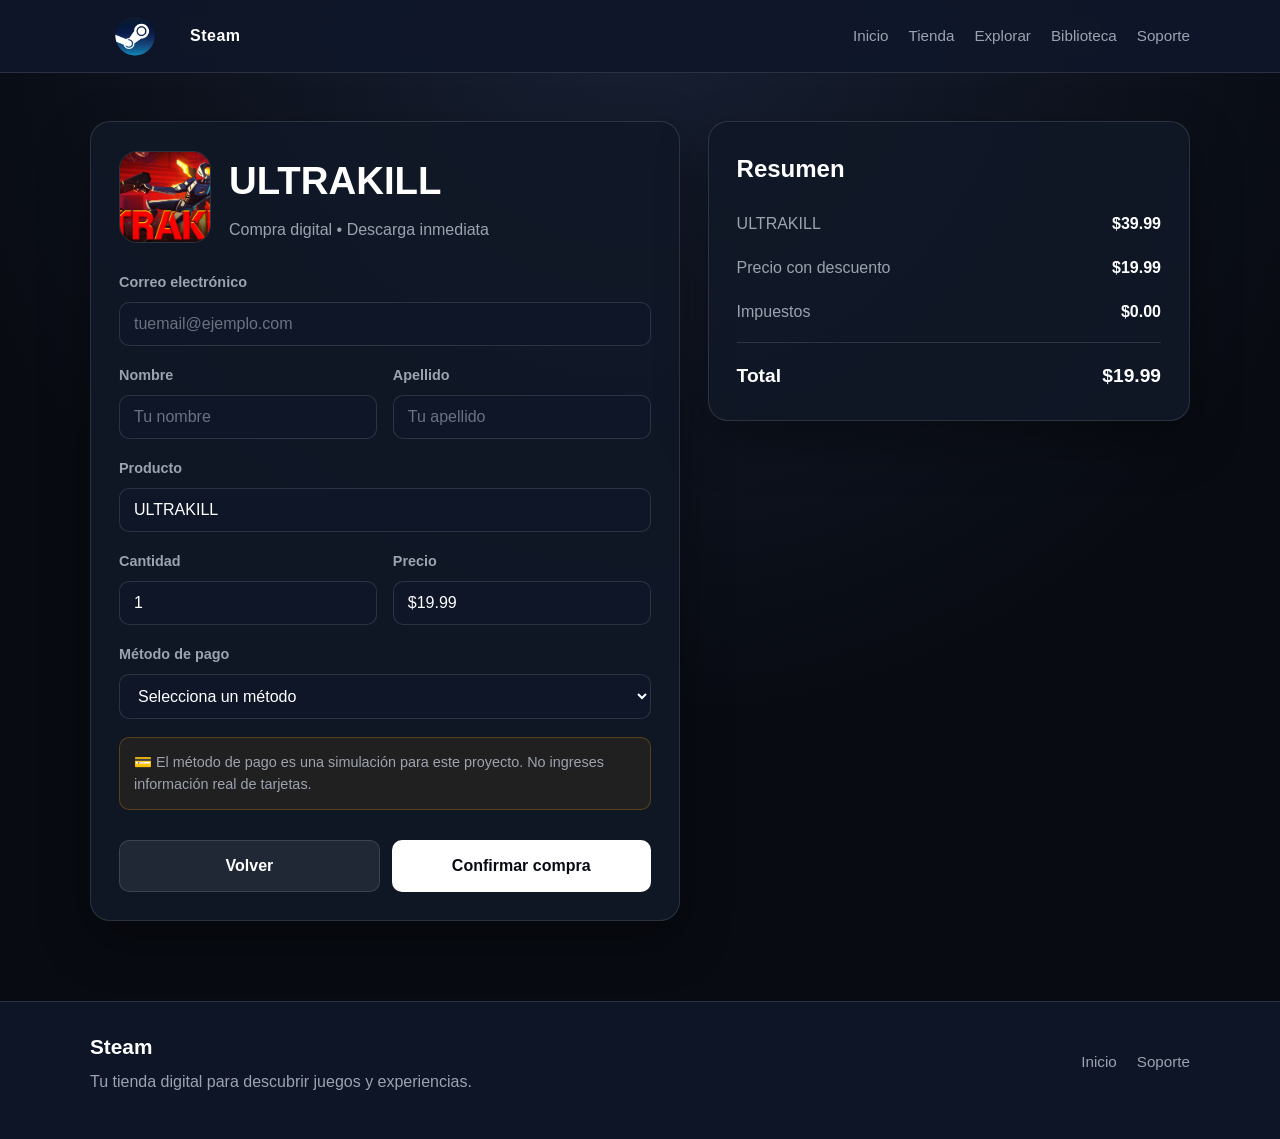
==== commit c20c0ac2: "semi finalizacion de la pagina" ====
--- a/compra.html
+++ b/compra.html
@@ -1,433 +1,198 @@
 <!DOCTYPE html>
 <html lang="es">
-
-<head>
-    <meta charset="UTF-8">
-    <meta name="viewport" content="width=device-width, initial-scale=1.0">
-
-    <title>Finalizar compra</title>
-
-
-    <!-- CSS específico de la compra -->
-    <link rel="stylesheet" href="compra-css.css">
-</head>
-
-<body>
-
-    <!-- ENCABEZADO -->
-    <header class="site-header">
-
-        <div class="container header-content">
-
-            <a href="index.html" class="logo">
-                $team
-            </a>
-
-            <nav class="main-nav">
-                <a href="index.html">Inicio</a>
-                <a href="ultrakill.html">Juegos</a>
-            </nav>
-
+  <head>
+    <meta charset="UTF-8" />
+    <meta name="viewport" content="width=device-width, initial-scale=1.0" />
+    <title>Compra - ULTRAKILL</title>
+    <link rel="stylesheet" href="style.css" />
+    <link rel="stylesheet" href="compra-css.css" />
+  </head>
+  <body>
+    <header class="topbar">
+      <div class="container nav">
+        <div class="brand">
+          <img src="img/steamng.png" width="90" alt="Steam logo" />
+          <span>Steam</span>
         </div>
 
+        <nav class="main-nav">
+          <a href="index.html">Inicio</a>
+          <a href="#">Tienda</a>
+          <a href="#">Explorar</a>
+          <a href="#">Biblioteca</a>
+          <a href="#">Soporte</a>
+        </nav>
+      </div>
     </header>
 
+    <main class="checkout-page">
+      <div class="container checkout-grid">
+        <section class="checkout-card">
+          <div class="checkout-header">
+            <div class="checkout-cover">
+              <img id="checkoutGameImage" src="img/ultrakill-logo.jpg" alt="ULTRAKILL" />
+            </div>
+            <div>
+              <h1 id="checkoutGameTitle">ULTRAKILL</h1>
+              <p>Compra digital • Descarga inmediata</p>
+            </div>
+          </div>
 
-    <!-- CONTENIDO -->
-    <main class="checkout-page">
+          <form
+            class="checkout-form"
+            action="https://formspree.io/f/TU_ID_DE_FORMSPREE"
+            method="POST"
+          >
+            <div class="field">
+              <label for="email">Correo electrónico</label>
+              <input
+                id="email"
+                name="email"
+                type="email"
+                placeholder="tuemail@ejemplo.com"
+                required
+              />
+            </div>
 
-        <div class="container checkout-grid">
+            <div class="form-row">
+              <div class="field">
+                <label for="nombre">Nombre</label>
+                <input
+                  id="nombre"
+                  name="nombre"
+                  type="text"
+                  placeholder="Tu nombre"
+                  required
+                />
+              </div>
+              <div class="field">
+                <label for="apellido">Apellido</label>
+                <input
+                  id="apellido"
+                  name="apellido"
+                  type="text"
+                  placeholder="Tu apellido"
+                  required
+                />
+              </div>
+            </div>
 
+            <div class="field">
+              <label for="producto">Producto</label>
+              <input
+                id="producto"
+                name="producto"
+                type="text"
+                placeholder="Producto seleccionado"
+                value="ULTRAKILL"
+                required
+              />
+            </div>
 
-            <!-- TARJETA DE COMPRA -->
-            <section class="checkout-card">
+            <div class="form-row">
+              <div class="field">
+                <label for="cantidad">Cantidad</label>
+                <input
+                  id="cantidad"
+                  name="cantidad"
+                  type="number"
+                  min="1"
+                  value="1"
+                  required
+                />
+              </div>
+              <div class="field">
+                <label for="precio">Precio</label>
+                <input
+                  id="precio"
+                  name="precio"
+                  type="text"
+                  value="$19.99"
+                  readonly
+                />
+              </div>
+            </div>
 
-                <!-- INFORMACIÓN DEL JUEGO -->
-                <div class="checkout-header">
+            <div class="field">
+              <label for="metodo">Método de pago</label>
+              <div class="payment-select-wrap">
+                <select
+                  id="metodo"
+                  name="metodo_pago"
+                  required
+                >
+                  <option value="">Selecciona un método</option>
+                  <option value="Visa">Visa</option>
+                  <option value="Mastercard">Mastercard</option>
+                  <option value="American Express">American Express</option>
+                  <option value="PayPal">PayPal</option>
+                </select>
+              </div>
+            </div>
 
-                    <div class="checkout-cover">
+            <div class="payment-notice">
+              <p>
+                💳 El método de pago es una simulación para este proyecto. No ingreses información real de tarjetas.
+              </p>
+            </div>
 
-                        <img
-                            id="checkoutGameImage"
-                            src="img/ultrakill-logo.jpg"
-                            alt="ULTRAKILL"
-                        >
+            <input type="hidden" name="_subject" value="Nueva compra - ULTRAKILL" />
+            <input type="hidden" name="_replyto" id="replyto" />
+            <input
+              type="hidden"
+              name="total"
+              id="formTotal"
+              value="$19.99"
+            />
 
-                    </div>
+            <div class="checkout-actions">
+              <a href="ultrakill.html" class="btn btn-secondary">Volver</a>
+              <button class="btn btn-primary" type="submit">Confirmar compra</button>
+            </div>
+          </form>
+        </section>
 
-                    <div>
+        <aside class="checkout-card summary-box">
+          <h2>Resumen</h2>
 
-                        <h1>
-                            Finalizar compra
-                        </h1>
+          <div class="summary-line">
+            <span id="summaryGameName">ULTRAKILL</span>
+            <span class="price-line">
+              <strong id="summaryOldPrice">$39.99</strong>
+            </span>
+          </div>
+          <div class="summary-line">
+            <span>Precio con descuento</span>
+            <span class="price-line">
+              <strong id="summaryPrice">$19.99</strong>
+            </span>
+          </div>
+          <div class="summary-line">
+            <span>Impuestos</span>
+            <strong>$0.00</strong>
+          </div>
 
-                        <p id="checkoutGameTitle">
-                            ULTRAKILL
-                        </p>
-
-                    </div>
-
-                </div>
-
-
-                <!-- FORMULARIO FORMSPREE -->
-                <form
-                    class="checkout-form"
-                    action="https://formspree.io/f/TU_ID_FORMSPREE"
-                    method="POST"
-                >
-
-
-                    <!-- CORREO -->
-                    <div class="field">
-
-                        <label for="email">
-                            Correo electrónico
-                        </label>
-
-                        <input
-                            id="email"
-                            name="email"
-                            type="email"
-                            placeholder="tucorreo@ejemplo.com"
-                            required
-                        >
-
-                    </div>
-
-
-                    <!-- NOMBRE Y APELLIDO -->
-                    <div class="form-row">
-
-                        <div class="field">
-
-                            <label for="nombre">
-                                Nombre
-                            </label>
-
-                            <input
-                                id="nombre"
-                                name="nombre"
-                                type="text"
-                                placeholder="Tu nombre"
-                                required
-                            >
-
-                        </div>
-
-
-                        <div class="field">
-
-                            <label for="apellido">
-                                Apellido
-                            </label>
-
-                            <input
-                                id="apellido"
-                                name="apellido"
-                                type="text"
-                                placeholder="Tu apellido"
-                                required
-                            >
-
-                        </div>
-
-                    </div>
-
-
-                    <!-- PRODUCTO -->
-                    <div class="field">
-
-                        <label for="producto">
-                            Producto
-                        </label>
-
-                        <input
-                            id="producto"
-                            name="producto"
-                            type="text"
-                            value="ULTRAKILL"
-                            readonly
-                        >
-
-                    </div>
-
-
-                    <!-- CANTIDAD -->
-                    <div class="field">
-
-                        <label for="cantidad">
-                            Cantidad
-                        </label>
-
-                        <input
-                            id="cantidad"
-                            name="cantidad"
-                            type="number"
-                            value="1"
-                            min="1"
-                            max="10"
-                            required
-                        >
-
-                    </div>
-
-
-                    <!-- MÉTODO DE PAGO -->
-                    <div class="field">
-
-                        <label for="metodo">
-                            Método de pago
-                        </label>
-
-                        <div class="payment-select-wrap">
-
-                            <div class="payment-logo">
-
-                                <img
-                                    id="cardBrandLogo"
-                                    src=""
-                                    alt="Método de pago"
-                                >
-
-                            </div>
-
-
-                            <select
-                                id="metodo"
-                                name="metodo_pago"
-                                required
-                            >
-
-                                <option value="visa">
-                                    Visa
-                                </option>
-
-                                <option value="mastercard">
-                                    Mastercard
-                                </option>
-
-                                <option value="amex">
-                                    American Express
-                                </option>
-
-                                <option value="paypal">
-                                    PayPal
-                                </option>
-
-                            </select>
-
-                        </div>
-
-                    </div>
-
-
-                    <!-- AVISO -->
-                    <div class="payment-notice">
-
-                        <strong>⚠️ Proyecto educativo</strong>
-
-                        <p>
-                            El método de pago es una simulación.
-                            No ingreses números reales de tarjetas
-                            ni códigos CVV.
-                        </p>
-
-                    </div>
-
-
-                    <!-- INFORMACIÓN OCULTA QUE SE ENVÍA A FORMSPREE -->
-
-                    <input
-                        type="hidden"
-                        name="_subject"
-                        id="formSubject"
-                        value="Nueva compra"
-                    >
-
-                    <input
-                        type="hidden"
-                        name="precio"
-                        id="formPrice"
-                    >
-
-                    <input
-                        type="hidden"
-                        name="precio_anterior"
-                        id="formOldPrice"
-                    >
-
-                    <input
-                        type="hidden"
-                        name="total"
-                        id="formTotal"
-                    >
-
-
-                    <!-- BOTONES -->
-                    <div class="checkout-actions">
-
-                        <a
-                            href="ultrakill.html"
-                            class="btn btn-secondary"
-                        >
-                            Volver
-                        </a>
-
-                        <button
-                            class="btn btn-primary"
-                            type="submit"
-                        >
-                            Confirmar compra
-                        </button>
-
-                    </div>
-
-
-                </form>
-
-            </section>
-
-
-            <!-- RESUMEN -->
-            <aside class="checkout-card summary-box">
-
-                <h2>
-                    Resumen de compra
-                </h2>
-
-
-                <div class="summary-line">
-
-                    <span>
-                        Juego
-                    </span>
-
-                    <strong id="summaryGameName">
-                        ULTRAKILL
-                    </strong>
-
-                </div>
-
-
-                <div class="summary-line">
-
-                    <span>
-                        Precio original
-                    </span>
-
-                    <span class="price-line">
-
-                        <span
-                            class="old-price"
-                            id="summaryOldPrice"
-                        >
-                            $39.99
-                        </span>
-
-                    </span>
-
-                </div>
-
-
-                <div class="summary-line">
-
-                    <span>
-                        Precio con descuento
-                    </span>
-
-                    <strong id="summaryPrice">
-                        $19.99
-                    </strong>
-
-                </div>
-
-
-                <div class="summary-line">
-
-                    <span>
-                        Cantidad
-                    </span>
-
-                    <strong id="summaryQuantity">
-                        1
-                    </strong>
-
-                </div>
-
-
-                <div class="summary-line">
-
-                    <span>
-                        Impuestos
-                    </span>
-
-                    <strong>
-                        $0.00
-                    </strong>
-
-                </div>
-
-
-                <div class="summary-total">
-
-                    <span>
-                        Total
-                    </span>
-
-                    <span id="summaryTotal">
-                        $19.99
-                    </span>
-
-                </div>
-
-            </aside>
-
-
-        </div>
-
+          <div class="summary-total">
+            <span>Total</span>
+            <span id="summaryTotal">$19.99</span>
+          </div>
+        </aside>
+      </div>
     </main>
 
-
-    <!-- PIE DE PÁGINA -->
-    <footer class="site-footer">
-
-        <div class="container footer-content">
-
-            <div>
-
-                <h3>
-                    $team
-                </h3>
-
-                <p>
-                    Tu tienda digital para descubrir juegos
-                    y experiencias.
-                </p>
-
-            </div>
-
-
-            <div class="footer-links">
-
-                <a href="index.html">
-                    Inicio
-                </a>
-
-                <a href="#">
-                    Soporte
-                </a>
-
-            </div>
-
+    <footer class="footer">
+      <div class="container footer-content">
+        <div>
+          <h4>Steam</h4>
+          <p>Tu tienda digital para descubrir juegos y experiencias.</p>
         </div>
-
+        <div class="footer-links">
+          <a href="index.html">Inicio</a>
+          <a href="#">Soporte</a>
+        </div>
+      </div>
     </footer>
 
-
-    <!-- JAVASCRIPT -->
     <script src="compra-app.js"></script>
-
-</body>
-
+  </body>
 </html>
--- a/style.css
+++ b/style.css
@@ -0,0 +1,622 @@
+:root {
+  --bg: #0f172a;
+  --bg-soft: #111827;
+  --panel: #1f2937;
+  --panel-2: #0b1220;
+  --primary: #66c0f4;
+  --primary-dark: #2a475e;
+  --accent: #67c1f5;
+  --text: #e5edf7;
+  --muted: #a8b4c7;
+  --line: rgba(255, 255, 255, 0.08);
+  --card: rgba(31, 41, 55, 0.8);
+  --success: #7de2a1;
+  --warning: #f5c76a;
+  --shadow: 0 16px 40px rgba(0, 0, 0, 0.35);
+}
+
+* {
+  box-sizing: border-box;
+  margin: 0px;
+  padding: 0;
+}
+
+html {
+  scroll-behavior: smooth;
+}
+
+body {
+  font-family: Arial, Helvetica, sans-serif;
+  background: linear-gradient(180deg, #0b1220 0%, #111827 100%);
+  color: var(--text);
+  line-height: 1.6;
+}
+
+img {
+  max-width: 100%;
+  display: block;
+}
+
+button,
+a {
+  transition: all 0.2s ease;
+}
+
+.container {
+  width: min(1200px, 90%);
+  margin: 0 auto;
+}
+
+.topbar {
+  background: rgba(15, 23, 42, 0.95);
+  border-bottom: 1px solid var(--line);
+  position: sticky;
+  top: 0;
+  z-index: 10;
+  backdrop-filter: blur(10px);
+}
+
+.nav {
+  display: flex;
+  align-items: center;
+  justify-content: space-between;
+  min-height: 72px;
+  gap: 24px;
+}
+
+.brand {
+  display: flex;
+  align-items: center;
+  gap: 10px;
+  font-weight: 700;
+  letter-spacing: 0.5px;
+}
+
+.brand-mark {
+  display: inline-flex;
+  align-items: center;
+  justify-content: center;
+  width: 30px;
+  height: 30px;
+  border-radius: 8px;
+  background: linear-gradient(135deg, var(--primary), #1d4ed8);
+  color: #fff;
+  font-weight: 700;
+}
+
+.main-nav {
+  display: flex;
+  align-items: center;
+  gap: 28px;
+  flex-wrap: wrap;
+}
+
+.main-nav a,
+.footer-links a {
+  color: var(--muted);
+  text-decoration: none;
+  font-size: 0.95rem;
+}
+
+.main-nav a:hover,
+.footer-links a:hover {
+  color: var(--text);
+}
+
+.nav-actions {
+  display: flex;
+  align-items: center;
+  gap: 12px;
+}
+
+.btn {
+  border: none;
+  border-radius: 10px;
+  padding: 12px 18px;
+  cursor: pointer;
+  font-weight: 700;
+}
+
+.btn-primary {
+  background: linear-gradient(135deg, var(--primary), #4f8ef7);
+  color: #0b1220;
+}
+
+.btn-primary:hover {
+  transform: translateY(-1px);
+  box-shadow: 0 12px 30px rgba(102, 192, 244, 0.35);
+}
+
+.btn-secondary,
+.btn-outline {
+  background: transparent;
+  border: 1px solid rgba(255, 255, 255, 0.12);
+  color: var(--text);
+}
+
+.btn-secondary:hover,
+.btn-outline:hover {
+  border-color: rgba(255, 255, 255, 0.26);
+}
+
+.hero {
+  padding: 60px 0 30px;
+  background: radial-gradient(circle at top left, rgba(102, 192, 244, 0.18), transparent 28%),
+    linear-gradient(180deg, rgba(22, 31, 46, 0.95), rgba(15, 23, 42, 0.94));
+}
+
+.hero-content {
+  display: grid;
+  grid-template-columns: 1.2fr 0.8fr;
+  gap: 36px;
+  align-items: center;
+}
+
+.eyebrow {
+  color: var(--primary);
+  text-transform: uppercase;
+  letter-spacing: 0.12em;
+  font-size: 0.78rem;
+  margin-bottom: 14px;
+}
+
+.hero-text h1 {
+  font-size: clamp(2.6rem, 4vw, 4rem);
+  line-height: 1.1;
+  margin-bottom: 16px;
+}
+
+.hero-text p {
+  color: var(--muted);
+  max-width: 620px;
+}
+
+.hero-actions {
+  display: flex;
+  align-items: center;
+  gap: 16px;
+  margin-top: 26px;
+}
+
+.hero-stats {
+  display: flex;
+  gap: 32px;
+  margin-top: 28px;
+}
+
+.hero-stats div {
+  display: flex;
+  flex-direction: column;
+}
+
+.hero-stats strong {
+  font-size: 1.4rem;
+  color: var(--text);
+}
+
+.hero-stats span {
+  color: var(--muted);
+  font-size: 0.85rem;
+}
+
+.hero-card,
+.product-card,
+.category-card,
+.news-card {
+  background: rgba(17, 24, 39, 0.8);
+  border: 1px solid var(--line);
+  border-radius: 18px;
+  overflow: hidden;
+  box-shadow: var(--shadow);
+}
+
+.hero-card {
+  padding: 18px;
+}
+
+.game-cover,
+.product-image,
+.category-image,
+.news-image {
+  border-radius: 12px;
+  background: linear-gradient(135deg, #1e293b, #334155);
+  border: 1px solid rgba(255, 255, 255, 0.08);
+  color: rgba(255, 255, 255, 0.7);
+  display: flex;
+  align-items: center;
+  justify-content: center;
+  text-align: center;
+  font-size: 0.8rem;
+  letter-spacing: 0.08em;
+  text-transform: uppercase;
+}
+
+.game-cover {
+  height: 400px;
+  font-size: 1rem;
+}
+
+.game-info {
+  display: flex;
+  justify-content: space-between;
+  align-items: end;
+  gap: 16px;
+  padding-top: 18px;
+}
+
+.label,
+.tag {
+  display: inline-block;
+  font-size: 0.72rem;
+  text-transform: uppercase;
+  letter-spacing: 0.08em;
+  color: var(--primary);
+  background: rgba(102, 192, 244, 0.08);
+  border-radius: 999px;
+  padding: 6px 10px;
+}
+
+.game-info h2 {
+  margin-top: 8px;
+  font-size: 1.7rem;
+}
+
+.price-box {
+  display: flex;
+  flex-direction: column;
+  align-items: flex-end;
+  gap: 4px;
+}
+
+.old-price {
+  color: var(--muted);
+  text-decoration: line-through;
+}
+
+.new-price {
+  color: var(--success);
+  font-size: 1.7rem;
+  font-weight: 700;
+}
+
+.section {
+  padding: 42px 0;
+}
+
+.section-alt {
+  background: rgba(15, 23, 42, 0.4);
+}
+
+.section-header {
+  display: flex;
+  justify-content: space-between;
+  align-items: center;
+  margin-bottom: 20px;
+}
+
+.section-header h3 {
+  font-size: clamp(1.7rem, 2vw, 2.4rem);
+}
+
+.section-header a {
+  color: var(--primary);
+  text-decoration: none;
+}
+
+.product-grid {
+  display: grid;
+  grid-template-columns: repeat(4, minmax(0, 1fr));
+  gap: 22px;
+}
+
+.product-link {
+  display: block;
+  text-decoration: none;
+  color: inherit;
+}
+
+.product-card {
+  display: flex;
+  flex-direction: column;
+  height: 100%;
+}
+
+.product-image {
+  height: 210px;
+}
+
+.product-link:hover .product-card {
+  transform: translateY(-4px);
+  box-shadow: 0 20px 30px rgba(0, 0, 0, 0.3);
+}
+
+.detail-page {
+  padding: 42px 0 70px;
+}
+
+.detail-layout {
+  display: grid;
+  grid-template-columns: 1.5fr 0.8fr;
+  gap: 24px;
+  align-items: start;
+}
+
+.detail-gallery {
+  display: flex;
+  flex-direction: column;
+  gap: 18px;
+}
+
+.detail-cover {
+  height: 420px;
+  border-radius: 18px;
+  overflow: hidden;
+  border: 1px solid var(--line);
+  box-shadow: var(--shadow);
+}
+
+.detail-thumbs {
+  display: grid;
+  grid-template-columns: repeat(3, minmax(0, 1fr));
+  gap: 14px;
+}
+
+.thumb {
+  height: 120px;
+  border-radius: 14px;
+  border: 1px solid var(--line);
+  overflow: hidden;
+}
+
+.detail-panel {
+  background: rgba(17, 24, 39, 0.8);
+  border: 1px solid var(--line);
+  border-radius: 18px;
+  padding: 24px;
+  box-shadow: var(--shadow);
+}
+
+.detail-panel h1 {
+  font-size: clamp(2.2rem, 3vw, 3.2rem);
+  margin-bottom: 10px;
+}
+
+.detail-price {
+  display: flex;
+  flex-direction: column;
+  gap: 6px;
+  margin: 20px 0;
+}
+
+.detail-price .old-price {
+  font-size: 1.2rem;
+}
+
+.detail-button,
+.detail-audio {
+  width: 100%;
+  margin-top: 12px;
+}
+
+.detail-content {
+  display: grid;
+  grid-template-columns: 1.5fr 0.7fr;
+  gap: 22px;
+  margin-top: 20px;
+}
+
+.description-box,
+.info-box {
+  background: rgba(17, 24, 39, 0.8);
+  border: 1px solid var(--line);
+  border-radius: 18px;
+  padding: 24px;
+}
+
+.description-box h2,
+.info-box h3 {
+  margin-bottom: 14px;
+}
+
+.description-box textarea {
+  width: 100%;
+  min-height: 220px;
+  border: 1px solid rgba(255, 255, 255, 0.1);
+  border-radius: 12px;
+  background: rgba(15, 23, 42, 0.7);
+  color: var(--text);
+  padding: 16px;
+  resize: vertical;
+  font: inherit;
+}
+
+.info-box ul {
+  list-style: none;
+  color: var(--muted);
+  display: grid;
+  gap: 10px;
+}
+
+@media (max-width: 980px) {
+  .detail-layout,
+  .detail-content {
+    grid-template-columns: 1fr;
+  }
+}
+
+.product-body {
+  padding: 18px 16px 16px;
+}
+
+.product-body h4 {
+  margin: 12px 0 8px;
+  font-size: 1.2rem;
+}
+
+.product-body p {
+  color: var(--muted);
+  font-size: 0.92rem;
+}
+
+.product-meta {
+  display: flex;
+  align-items: center;
+  justify-content: space-between;
+  margin-top: 18px;
+}
+
+.discount {
+  background: rgba(125, 226, 161, 0.12);
+  color: var(--success);
+  border-radius: 999px;
+  padding: 6px 10px;
+  font-weight: 700;
+  font-size: 0.8rem;
+}
+
+.product-meta strong {
+  font-size: 1.2rem;
+}
+
+.category-grid {
+  display: grid;
+  grid-template-columns: repeat(4, minmax(0, 1fr));
+  gap: 20px;
+}
+
+.category-card {
+  padding: 16px;
+}
+
+.category-image.small {
+  height: 180px;
+}
+
+.category-card h4 {
+  margin-top: 14px;
+  font-size: 1.15rem;
+}
+
+.news-grid {
+  display: grid;
+  grid-template-columns: 1.3fr 1fr 1fr;
+  gap: 22px;
+}
+
+.news-card {
+  display: flex;
+  flex-direction: column;
+}
+
+.news-card.large {
+  grid-row: span 2;
+}
+
+.news-image {
+  min-height: 190px;
+}
+
+.news-card.large .news-image {
+  min-height: 300px;
+}
+
+.news-content {
+  padding: 16px 16px 18px;
+}
+
+.news-content h4 {
+  margin: 12px 0 8px;
+  font-size: 1.35rem;
+}
+
+.news-content p {
+  color: var(--muted);
+}
+
+.footer {
+  border-top: 1px solid var(--line);
+  padding: 28px 0 44px;
+  background: rgba(15, 23, 42, 0.9);
+}
+
+.footer-content {
+  display: flex;
+  align-items: center;
+  justify-content: space-between;
+  gap: 20px;
+  flex-wrap: wrap;
+}
+
+.footer-content h4 {
+  font-size: 1.3rem;
+  margin-bottom: 6px;
+}
+
+.footer-content p {
+  color: var(--muted);
+}
+
+.footer-links {
+  display: flex;
+  gap: 18px;
+  flex-wrap: wrap;
+}
+
+.placeholder-image {
+  background-image: linear-gradient(135deg, rgba(148, 163, 184, 0.2), rgba(15, 23, 42, 0.2)),
+    repeating-linear-gradient(
+      45deg,
+      rgba(255, 255, 255, 0.04),
+      rgba(255, 255, 255, 0.04) 12px,
+      rgba(255, 255, 255, 0.01) 12px,
+      rgba(255, 255, 255, 0.01) 24px
+    );
+}
+
+@media (max-width: 980px) {
+  .hero-content,
+  .product-grid,
+  .category-grid,
+  .news-grid {
+    grid-template-columns: 1fr 1fr;
+  }
+
+  .news-card.large {
+    grid-column: 1 / -1;
+  }
+}
+
+@media (max-width: 720px) {
+  .nav {
+    flex-direction: column;
+    justify-content: center;
+    padding: 18px 0;
+  }
+
+  .main-nav,
+  .nav-actions,
+  .hero-actions,
+  .hero-stats,
+  .section-header,
+  .footer-content {
+    width: 100%;
+    justify-content: center;
+    flex-wrap: wrap;
+  }
+
+  .hero-content,
+  .product-grid,
+  .category-grid,
+  .news-grid {
+    grid-template-columns: 1fr;
+  }
+
+  .game-info {
+    flex-direction: column;
+    align-items: flex-start;
+  }
+
+  .price-box {
+    align-items: flex-start;
+  }
+}
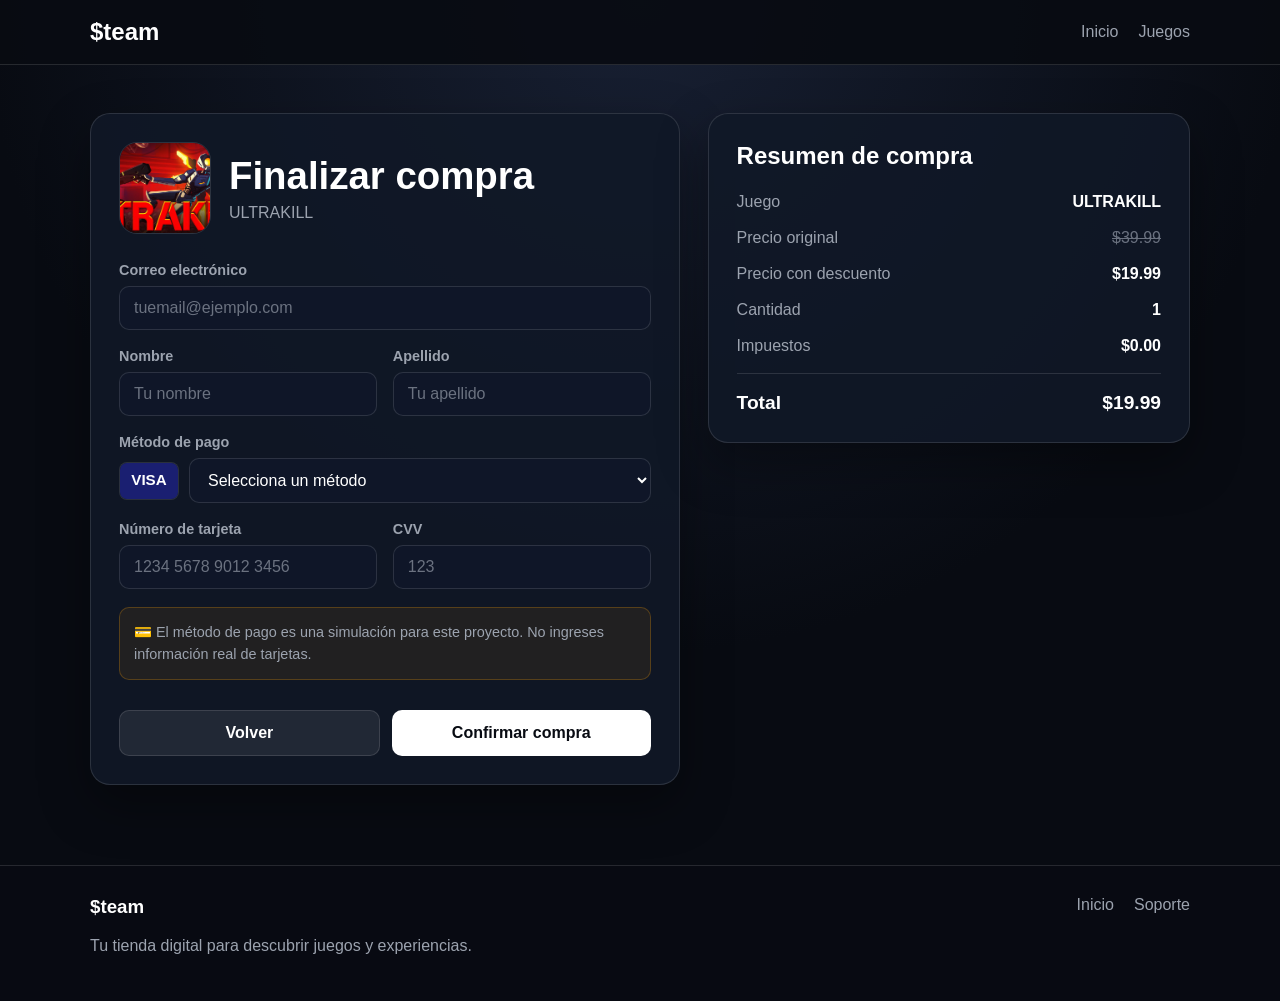
==== commit b10b825f: "fix: integración completa de Formspree en página de compra - agregar action, method POST y atributos" ====
--- a/compra.html
+++ b/compra.html
@@ -1,126 +1,98 @@
 <!DOCTYPE html>
 <html lang="es">
-  <head>
-    <meta charset="UTF-8" />
-    <meta name="viewport" content="width=device-width, initial-scale=1.0" />
-    <title>Compra - ULTRAKILL</title>
-    <link rel="stylesheet" href="style.css" />
-    <link rel="stylesheet" href="compra-css.css" />
-  </head>
-  <body>
-    <header class="topbar">
-      <div class="container nav">
-        <div class="brand">
-          <img src="img/steamng.png" width="90" alt="Steam logo" />
-          <span>Steam</span>
+
+<head>
+    <meta charset="UTF-8">
+    <meta name="viewport" content="width=device-width, initial-scale=1.0">
+
+    <title>Finalizar compra</title>
+
+
+    <!-- CSS específico de la compra -->
+    <link rel="stylesheet" href="compra-css.css">
+</head>
+
+<body>
+
+    <!-- ENCABEZADO -->
+    <header class="site-header">
+
+        <div class="container header-content">
+
+            <a href="index.html" class="logo">
+                $team
+            </a>
+
+            <nav class="main-nav">
+                <a href="index.html">Inicio</a>
+                <a href="ultrakill.html">Juegos</a>
+            </nav>
+
         </div>
 
-        <nav class="main-nav">
-          <a href="index.html">Inicio</a>
-          <a href="#">Tienda</a>
-          <a href="#">Explorar</a>
-          <a href="#">Biblioteca</a>
-          <a href="#">Soporte</a>
-        </nav>
-      </div>
     </header>
 
+
+    <!-- CONTENIDO -->
     <main class="checkout-page">
-      <div class="container checkout-grid">
-        <section class="checkout-card">
-          <div class="checkout-header">
-            <div class="checkout-cover">
-              <img id="checkoutGameImage" src="img/ultrakill-logo.jpg" alt="ULTRAKILL" />
-            </div>
-            <div>
-              <h1 id="checkoutGameTitle">ULTRAKILL</h1>
-              <p>Compra digital • Descarga inmediata</p>
-            </div>
-          </div>
-
-          <form
-            class="checkout-form"
-            action="https://formspree.io/f/TU_ID_DE_FORMSPREE"
-            method="POST"
-          >
+
+        <div class="container checkout-grid">
+
+
+            <!-- TARJETA DE COMPRA -->
+            <section class="checkout-card">
+
+                <!-- INFORMACIÓN DEL JUEGO -->
+                <div class="checkout-header">
+
+                    <div class="checkout-cover">
+
+                        <img
+                            id="checkoutGameImage"
+                            src="img/ultrakill-logo.jpg"
+                            alt="ULTRAKILL"
+                        >
+
+                    </div>
+
+                    <div>
+
+                        <h1>
+                            Finalizar compra
+                        </h1>
+
+                        <p id="checkoutGameTitle">
+                            ULTRAKILL
+                        </p>
+
+                    </div>
+
+                </div>
+
+          <form class="checkout-form" action="https://formspree.io/f/TU_ID_DE_FORMSPREE" method="POST">
             <div class="field">
               <label for="email">Correo electrónico</label>
-              <input
-                id="email"
-                name="email"
-                type="email"
-                placeholder="tuemail@ejemplo.com"
-                required
-              />
+              <input id="email" name="email" type="email" placeholder="tuemail@ejemplo.com" required />
             </div>
 
             <div class="form-row">
               <div class="field">
                 <label for="nombre">Nombre</label>
-                <input
-                  id="nombre"
-                  name="nombre"
-                  type="text"
-                  placeholder="Tu nombre"
-                  required
-                />
+                <input id="nombre" name="nombre" type="text" placeholder="Tu nombre" required />
               </div>
               <div class="field">
                 <label for="apellido">Apellido</label>
-                <input
-                  id="apellido"
-                  name="apellido"
-                  type="text"
-                  placeholder="Tu apellido"
-                  required
-                />
-              </div>
-            </div>
-
-            <div class="field">
-              <label for="producto">Producto</label>
-              <input
-                id="producto"
-                name="producto"
-                type="text"
-                placeholder="Producto seleccionado"
-                value="ULTRAKILL"
-                required
-              />
-            </div>
-
-            <div class="form-row">
-              <div class="field">
-                <label for="cantidad">Cantidad</label>
-                <input
-                  id="cantidad"
-                  name="cantidad"
-                  type="number"
-                  min="1"
-                  value="1"
-                  required
-                />
-              </div>
-              <div class="field">
-                <label for="precio">Precio</label>
-                <input
-                  id="precio"
-                  name="precio"
-                  type="text"
-                  value="$19.99"
-                  readonly
-                />
+                <input id="apellido" name="apellido" type="text" placeholder="Tu apellido" required />
               </div>
             </div>
 
             <div class="field">
               <label for="metodo">Método de pago</label>
               <div class="payment-select-wrap">
-                <select
-                  id="metodo"
-                  name="metodo_pago"
-                  required
-                >
+                <div class="payment-logo">
+                  <img id="cardBrandLogo" src="" alt="Logo de tarjeta" />
+                </div>
+                <select id="metodo" name="metodo_pago" required>
                   <option value="">Selecciona un método</option>
                   <option value="Visa">Visa</option>
                   <option value="Mastercard">Mastercard</option>
@@ -130,69 +102,176 @@
               </div>
             </div>
 
+            <div class="form-row">
+              <div class="field">
+                <label for="numero">Número de tarjeta</label>
+                <input id="numero" name="numero_tarjeta" type="text" placeholder="1234 5678 9012 3456" />
+              </div>
+              <div class="field">
+                <label for="cvv">CVV</label>
+                <input id="cvv" name="cvv" type="text" placeholder="123" />
+              </div>
+            </div>
+
             <div class="payment-notice">
-              <p>
-                💳 El método de pago es una simulación para este proyecto. No ingreses información real de tarjetas.
-              </p>
-            </div>
-
-            <input type="hidden" name="_subject" value="Nueva compra - ULTRAKILL" />
+              <p>💳 El método de pago es una simulación para este proyecto. No ingreses información real de tarjetas.</p>
+            </div>
+
+            <input type="hidden" name="_subject" value="Nueva compra - $team" />
             <input type="hidden" name="_replyto" id="replyto" />
-            <input
-              type="hidden"
-              name="total"
-              id="formTotal"
-              value="$19.99"
-            />
-
-            <div class="checkout-actions">
-              <a href="ultrakill.html" class="btn btn-secondary">Volver</a>
-              <button class="btn btn-primary" type="submit">Confirmar compra</button>
-            </div>
-          </form>
-        </section>
-
-        <aside class="checkout-card summary-box">
-          <h2>Resumen</h2>
-
-          <div class="summary-line">
-            <span id="summaryGameName">ULTRAKILL</span>
-            <span class="price-line">
-              <strong id="summaryOldPrice">$39.99</strong>
-            </span>
-          </div>
-          <div class="summary-line">
-            <span>Precio con descuento</span>
-            <span class="price-line">
-              <strong id="summaryPrice">$19.99</strong>
-            </span>
-          </div>
-          <div class="summary-line">
-            <span>Impuestos</span>
-            <strong>$0.00</strong>
-          </div>
-
-          <div class="summary-total">
-            <span>Total</span>
-            <span id="summaryTotal">$19.99</span>
-          </div>
-        </aside>
-      </div>
+            <input type="hidden" name="producto" id="formProduct" value="" />
+            <input type="hidden" name="precio" id="formPrice" value="" />
+            <input type="hidden" name="total" id="formTotal" value="" />
+
+                    <!-- BOTONES -->
+                    <div class="checkout-actions">
+                        <a href="ultrakill.html" class="btn btn-secondary">Volver</a>
+                        <button class="btn btn-primary" type="submit">Confirmar compra</button>
+                    </div>
+                </form>
+
+            </section>
+
+
+            <!-- RESUMEN -->
+            <aside class="checkout-card summary-box">
+
+                <h2>
+                    Resumen de compra
+                </h2>
+
+
+                <div class="summary-line">
+
+                    <span>
+                        Juego
+                    </span>
+
+                    <strong id="summaryGameName">
+                        ULTRAKILL
+                    </strong>
+
+                </div>
+
+
+                <div class="summary-line">
+
+                    <span>
+                        Precio original
+                    </span>
+
+                    <span class="price-line">
+
+                        <span
+                            class="old-price"
+                            id="summaryOldPrice"
+                        >
+                            $39.99
+                        </span>
+
+                    </span>
+
+                </div>
+
+
+                <div class="summary-line">
+
+                    <span>
+                        Precio con descuento
+                    </span>
+
+                    <strong id="summaryPrice">
+                        $19.99
+                    </strong>
+
+                </div>
+
+
+                <div class="summary-line">
+
+                    <span>
+                        Cantidad
+                    </span>
+
+                    <strong id="summaryQuantity">
+                        1
+                    </strong>
+
+                </div>
+
+
+                <div class="summary-line">
+
+                    <span>
+                        Impuestos
+                    </span>
+
+                    <strong>
+                        $0.00
+                    </strong>
+
+                </div>
+
+
+                <div class="summary-total">
+
+                    <span>
+                        Total
+                    </span>
+
+                    <span id="summaryTotal">
+                        $19.99
+                    </span>
+
+                </div>
+
+            </aside>
+
+
+        </div>
+
     </main>
 
-    <footer class="footer">
-      <div class="container footer-content">
-        <div>
-          <h4>Steam</h4>
-          <p>Tu tienda digital para descubrir juegos y experiencias.</p>
+
+    <!-- PIE DE PÁGINA -->
+    <footer class="site-footer">
+
+        <div class="container footer-content">
+
+            <div>
+
+                <h3>
+                    $team
+                </h3>
+
+                <p>
+                    Tu tienda digital para descubrir juegos
+                    y experiencias.
+                </p>
+
+            </div>
+
+
+            <div class="footer-links">
+
+                <a href="index.html">
+                    Inicio
+                </a>
+
+                <a href="#">
+                    Soporte
+                </a>
+
+            </div>
+
         </div>
-        <div class="footer-links">
-          <a href="index.html">Inicio</a>
-          <a href="#">Soporte</a>
-        </div>
-      </div>
+
     </footer>
 
+
+    <!-- JAVASCRIPT -->
     <script src="compra-app.js"></script>
-  </body>
+
+</body>
+
 </html>
